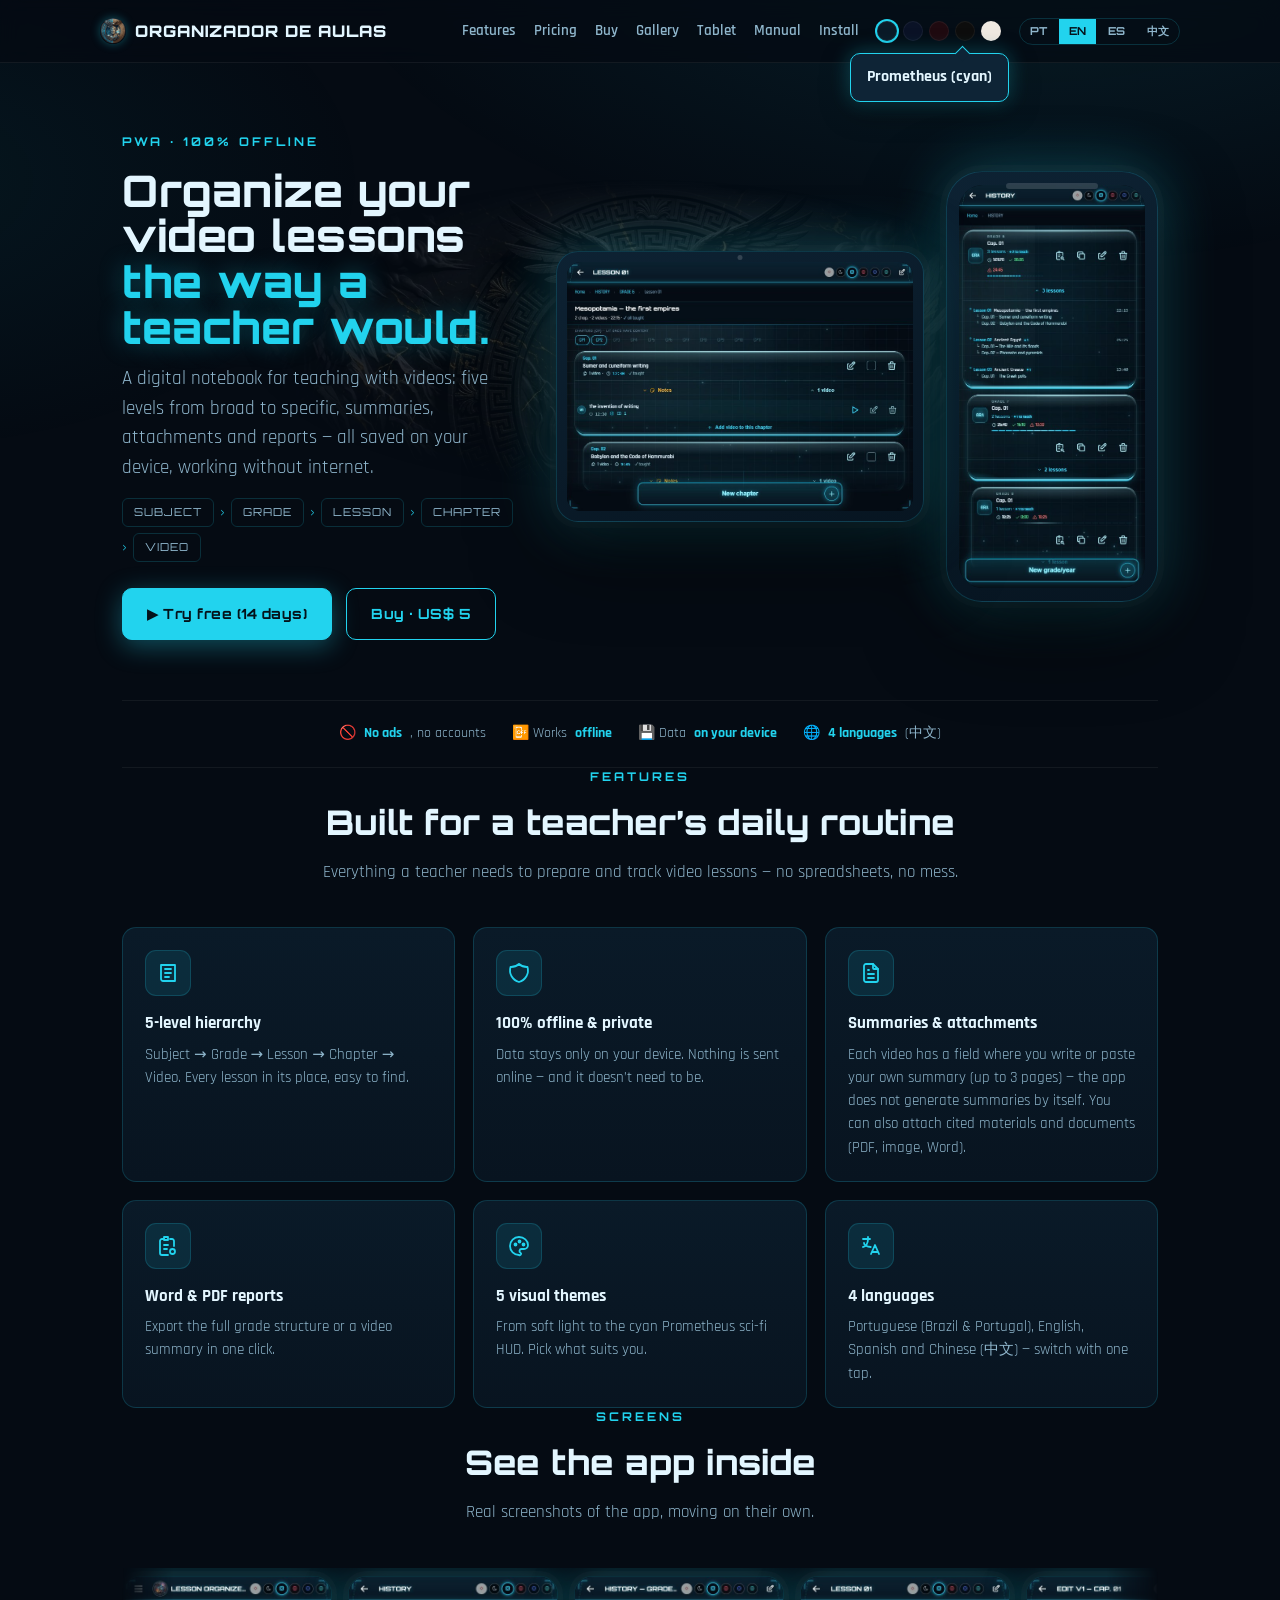
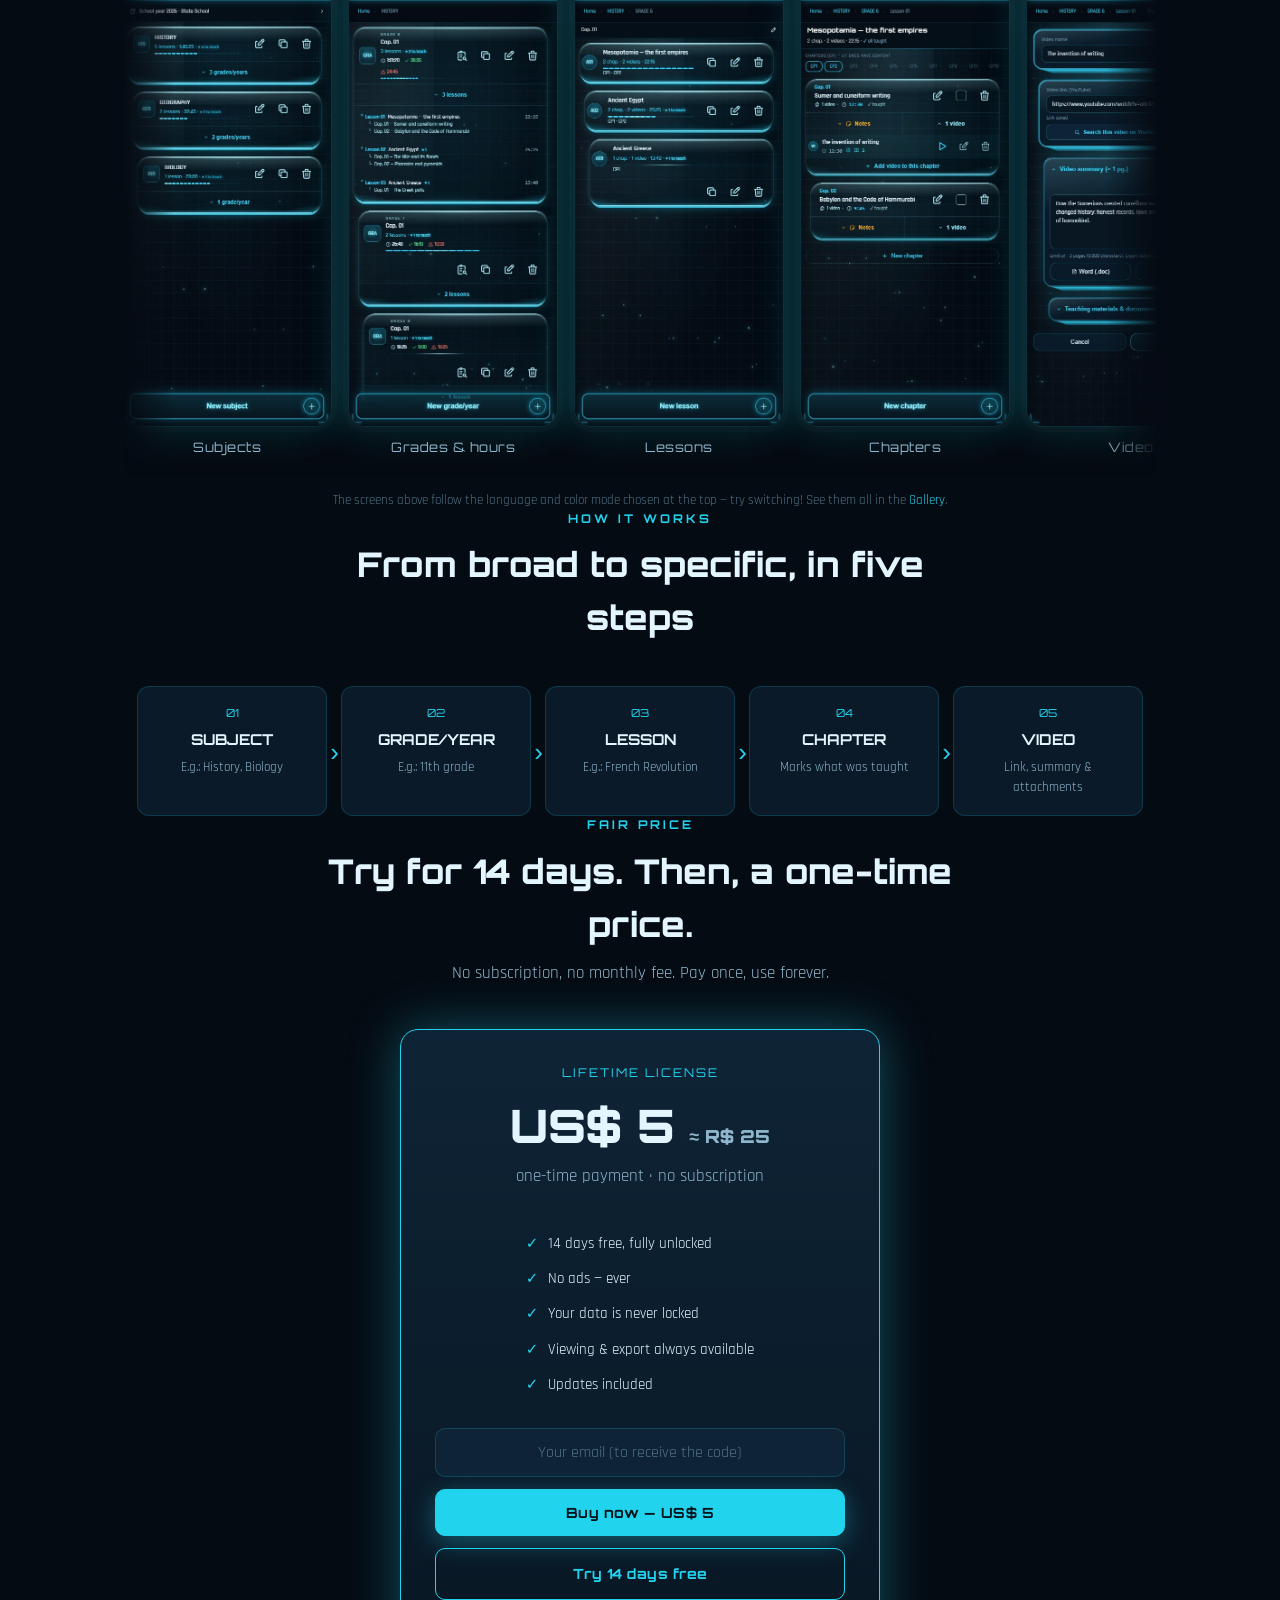
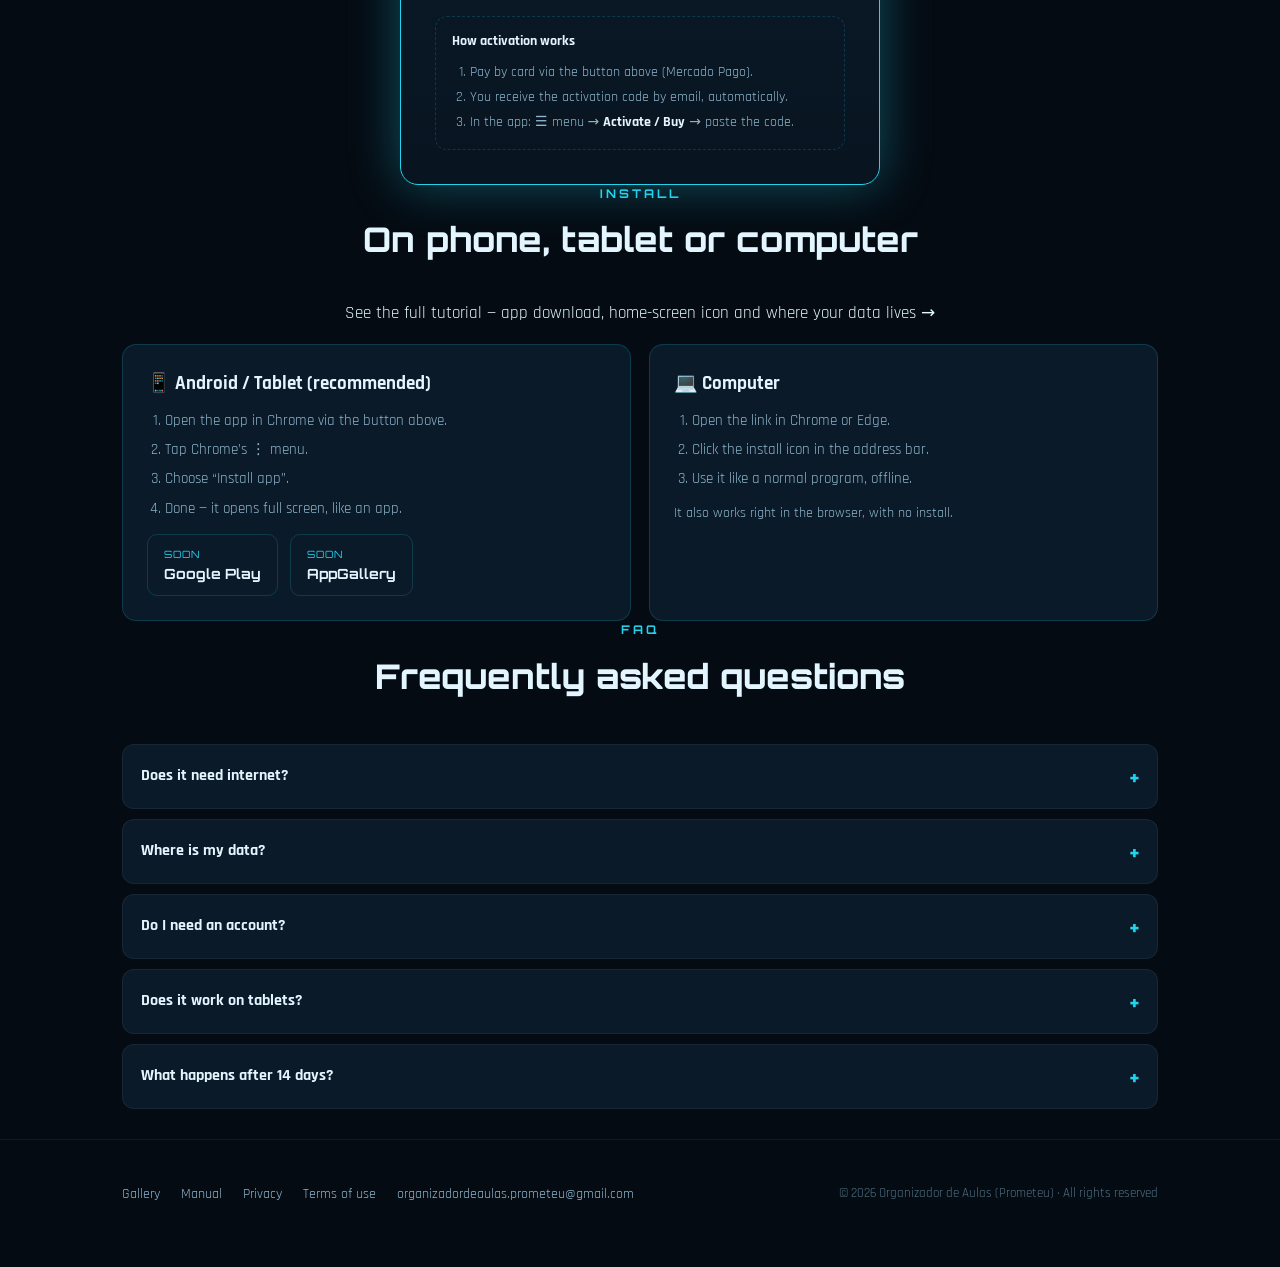
==== index.html @ 4c6f7d6c "Site do Organizador de Aulas" ====
<!DOCTYPE html>
<html lang="pt-BR">
<head>
<meta charset="UTF-8">
<meta name="viewport" content="width=device-width, initial-scale=1.0">
<link rel="icon" type="image/png" href="media/icone.png">
<title>Organizador de Aulas — Prometeu | App para professores organizarem aulas em vídeo</title>
<meta name="description" content="App 100% offline para professores organizarem aulas em vídeo: Matéria → Série → Aula → Capítulo → Vídeo. Resumos, anexos, relatórios em Word/PDF, 5 temas e 4 idiomas (incl. 中文).">
<meta property="og:title" content="Organizador de Aulas — Prometeu">
<meta property="og:description" content="Organize suas aulas em vídeo, do jeito de um professor. 100% offline.">
<meta property="og:type" content="website">
<meta property="og:url" content="https://organizadordeaulas.github.io/">
<meta property="og:site_name" content="Organizador de Aulas">
<meta property="og:image" content="https://organizadordeaulas.github.io/media/og-image-neon.jpg">
<meta property="og:image:width" content="1200">
<meta property="og:image:height" content="630">
<meta property="og:image:alt" content="Organizador de Aulas — app para professores organizarem aulas em vídeo">
<meta property="og:locale" content="pt_BR">
<meta name="twitter:card" content="summary_large_image">
<meta name="twitter:title" content="Organizador de Aulas — Prometeu">
<meta name="twitter:description" content="Organize suas aulas em vídeo, do jeito de um professor. 100% offline.">
<meta name="twitter:image" content="https://organizadordeaulas.github.io/media/og-image-neon.jpg">
<link rel="preconnect" href="https://fonts.googleapis.com">
<link rel="preload" as="style" href="https://fonts.googleapis.com/css2?family=Orbitron:wght@600;700;900&family=Rajdhani:wght@400;500;600;700&display=swap" onload="this.onload=null;this.rel='stylesheet'">
<noscript><link href="https://fonts.googleapis.com/css2?family=Orbitron:wght@600;700;900&family=Rajdhani:wght@400;500;600;700&display=swap" rel="stylesheet"></noscript>
<style>
:root{ /* Prometeu (P) — tema padrão */
  --bg:#050b13; --bg2:#081420; --card:#0a1a28; --card2:#0e2436;
  --txt:#e3f6ff; --txt2:#8fb6cc; --txt3:#4f7183;
  --acc:#22d3ee; --acc2:#0ea5b7; --gl:rgba(34,211,238,.35);
  --brd:rgba(34,211,238,.18); --brd2:rgba(255,255,255,.06);
  --glow1:rgba(34,211,238,.10); --glow2:rgba(14,165,183,.08);
  --nav:rgba(5,11,19,.72); --btxt:#04121a; --htmlbg:#050b13;
  --font-h:'Orbitron',sans-serif;           /* títulos (sci-fi) */
  --font-b:'Rajdhani',system-ui,sans-serif; /* texto corrido */
  --maxw:1080px;
}
html.t-D{ --bg:#000;--bg2:#070707;--card:#0d0d0d;--card2:#141414;
  --txt:#fff;--txt2:#b8b8b8;--txt3:#6f6f6f;--acc:#f2f2f2;--acc2:#cfcfcf;
  --gl:rgba(255,255,255,.22);--brd:rgba(255,255,255,.16);--brd2:rgba(255,255,255,.06);
  --glow1:rgba(255,255,255,.05);--glow2:rgba(255,255,255,.03);
  --nav:rgba(0,0,0,.8);--btxt:#000;--htmlbg:#000;
  --font-h:'Segoe UI',system-ui,Arial,sans-serif;--font-b:'Segoe UI',system-ui,Arial,sans-serif; }
html.t-PR{ --bg:#120407;--bg2:#1a060a;--card:#1f0a10;--card2:#2a0e15;
  --txt:#ffe6ea;--txt2:#e0a3ad;--txt3:#8a5560;--acc:#ff3b5c;--acc2:#c62740;
  --gl:rgba(255,59,92,.33);--brd:rgba(255,59,92,.20);--brd2:rgba(255,255,255,.06);
  --glow1:rgba(255,59,92,.10);--glow2:rgba(198,39,64,.07);
  --nav:rgba(18,4,7,.75);--btxt:#fff;--htmlbg:#120407; }
html.t-PB{ --bg:#04060f;--bg2:#070c1a;--card:#0a1226;--card2:#0e1832;
  --txt:#e6edff;--txt2:#9db0d8;--txt3:#556685;--acc:#3b82f6;--acc2:#2563eb;
  --gl:rgba(59,130,246,.33);--brd:rgba(59,130,246,.20);--brd2:rgba(255,255,255,.06);
  --glow1:rgba(59,130,246,.10);--glow2:rgba(37,99,235,.07);
  --nav:rgba(4,6,15,.75);--btxt:#fff;--htmlbg:#04060f; }
html.t-L{ --bg:#F0EDE8;--bg2:#e7e2da;--card:#ffffff;--card2:#faf7f2;
  --txt:#2a2320;--txt2:#6b5f57;--txt3:#9a8d83;--acc:#c0563c;--acc2:#a5432b;
  --gl:rgba(192,86,60,.22);--brd:rgba(192,86,60,.22);--brd2:rgba(0,0,0,.08);
  --glow1:rgba(192,86,60,.08);--glow2:rgba(165,67,43,.05);
  --nav:rgba(255,255,255,.82);--btxt:#fff;--htmlbg:#F0EDE8;
  --font-h:'Segoe UI',system-ui,Arial,sans-serif;--font-b:'Segoe UI',system-ui,Arial,sans-serif; }

*{box-sizing:border-box;margin:0;padding:0}
html{scroll-behavior:smooth;background:var(--htmlbg);-webkit-text-size-adjust:100%;text-size-adjust:100%;overflow-x:clip}
body{font-family:var(--font-b);background:var(--bg);color:var(--txt);line-height:1.55;overflow-x:clip;font-size:17px}
body::before{content:"";position:fixed;inset:0;pointer-events:none;z-index:0;
  background:radial-gradient(1200px 600px at 80% -10%,var(--glow1),transparent 60%),
             radial-gradient(900px 500px at -10% 20%,var(--glow2),transparent 55%);}
/* Arte em mármore do Prometeu como marca d'água do fundo:
   negra com dourado nos temas escuros, branca no claro */
:root{--arte:url("media/artes/arte-02-fundo.webp");--arteop:.22}
html.t-L{--arte:url("media/artes/arte-01-fundo.webp");--arteop:.28}
body::after{content:"";position:fixed;inset:0;pointer-events:none;z-index:0;
  background:var(--arte) center 30%/min(92vmin,940px) no-repeat;opacity:var(--arteop)}
.wrap{max-width:var(--maxw);margin:0 auto;padding:0 22px;position:relative;z-index:1}
h1,h2,h3,.brand,.eyebrow,.badge{font-family:var(--font-h)}
a{color:inherit;text-decoration:none}
.eyebrow{font-size:12px;letter-spacing:3px;text-transform:uppercase;color:var(--acc);font-weight:700}

/* NAV */
nav{position:sticky;top:0;z-index:50;backdrop-filter:blur(10px);background:var(--nav);border-bottom:1px solid var(--brd2)}
.nav-in{display:flex;align-items:center;gap:10px 14px;min-height:62px;flex-wrap:wrap;padding:8px 0}
.brand{font-weight:900;font-size:16px;letter-spacing:1px;display:flex;align-items:center;gap:9px;color:var(--txt)}
.brand .dot{width:26px;height:26px;border-radius:50%;box-shadow:0 0 10px var(--gl);display:block}
.nav-links{margin-left:auto;display:flex;gap:8px 18px;align-items:center;flex-wrap:wrap}
.nav-links a{color:var(--txt2);font-size:15px;font-weight:600;transition:color .2s}
.nav-links a:hover,.nav-links a.here{color:var(--acc)}
.themes{display:flex;gap:6px;align-items:center}
.sw{width:20px;height:20px;border-radius:50%;border:1px solid var(--brd2);cursor:pointer;padding:0}
.sw.on{box-shadow:0 0 0 2px var(--acc)}
.lang{display:flex;gap:2px;border:1px solid var(--brd);border-radius:20px;overflow:hidden}
.lang button{background:none;border:none;color:var(--txt2);padding:5px 10px;font-family:var(--font-h);font-size:11px;font-weight:700;cursor:pointer}
.lang button.on{background:var(--acc);color:var(--btxt)}
@media(max-width:720px){ .nav-links{gap:6px 12px;width:100%} .nav-links a{font-size:13px} .brand{font-size:14px} }

/* Animação de abertura: apresenta os 5 modos de cor (1ª visita) */
.themes{position:relative}
.theme-tip{position:absolute;top:calc(100% + 12px);right:-8px;background:var(--card2);border:1px solid var(--acc);border-radius:10px;padding:11px 16px;font-size:16px;font-weight:700;color:var(--txt);white-space:nowrap;box-shadow:0 8px 30px rgba(0,0,0,.4),0 0 20px var(--gl);opacity:0;pointer-events:none;transition:opacity .25s;z-index:60}
.theme-tip::before{content:"";position:absolute;top:-6px;right:40px;width:10px;height:10px;background:var(--card2);border-left:1px solid var(--acc);border-top:1px solid var(--acc);transform:rotate(45deg)}
.theme-tip.show{opacity:1}
@media(max-width:720px){
  .theme-tip{position:fixed;left:50%;right:auto;top:auto;margin-top:14px;transform:translateX(-50%);white-space:normal;text-align:center;max-width:calc(100vw - 28px);width:max-content}
  .theme-tip::before{display:none}
}
@media (prefers-reduced-motion:no-preference){
  .themes.intro .sw{animation:swpulse 1.1s ease-in-out infinite}
  .themes.intro .sw:nth-child(2){animation-delay:.12s}
  .themes.intro .sw:nth-child(3){animation-delay:.24s}
  .themes.intro .sw:nth-child(4){animation-delay:.36s}
  .themes.intro .sw:nth-child(5){animation-delay:.48s}
  @keyframes swpulse{0%,100%{transform:scale(1)}50%{transform:scale(1.4)}}
}

/* HERO */
/* atenção: .hero também é .wrap — o padding daqui vence o do .wrap,
   então a lateral (22px) tem de ser declarada de novo */
.hero{padding:70px 22px 40px;display:grid;grid-template-columns:1fr 1.5fr;gap:32px;align-items:center}
.hero h1{font-size:clamp(26px,3.4vw,44px);line-height:1.05;font-weight:800;margin:16px 0 14px;letter-spacing:.5px}
.hero h1 .cy{color:var(--acc);text-shadow:0 0 24px var(--gl)}
.hero p.lead{font-size:19px;color:var(--txt2);max-width:520px;margin-bottom:12px}
.flow{display:flex;flex-wrap:wrap;gap:6px;margin:16px 0 26px}
.flow span{font-family:var(--font-h);font-size:11px;letter-spacing:1px;padding:5px 11px;border:1px solid var(--brd);border-radius:6px;color:var(--txt2)}
.flow i{color:var(--acc);align-self:center;font-style:normal}
.cta{display:flex;gap:14px;flex-wrap:wrap}
.btn{display:inline-flex;align-items:center;gap:9px;padding:14px 24px;border-radius:10px;font-family:var(--font-h);font-weight:700;font-size:14px;letter-spacing:.5px;cursor:pointer;border:1px solid var(--acc);transition:transform .15s,box-shadow .2s}
.btn.pri{background:var(--acc);color:var(--btxt);box-shadow:0 6px 26px var(--gl)}
.btn.pri:hover{transform:translateY(-2px);box-shadow:0 10px 32px var(--gl)}
.btn.sec{background:transparent;color:var(--acc)}
.btn.sec:hover{background:var(--glow1)}

/* PHONE + TABLET (demonstração em movimento no topo; o TABLET é o destaque:
   maior — os dois LADO A LADO, sem sobreposição, pedido de 07/08) */
.devices{display:flex;align-items:center;justify-content:center;gap:22px;width:100%;min-width:0}
.tab{flex:0 1 500px;min-width:300px;border-radius:22px;background:linear-gradient(160deg,#0d2233,#071521);border:1px solid var(--brd);box-shadow:0 30px 80px rgba(0,0,0,.6),0 0 0 6px rgba(127,127,127,.05),0 0 60px var(--gl);padding:10px;position:relative;z-index:2}
.tab::before{content:"";position:absolute;top:3px;left:50%;transform:translateX(-50%);width:5px;height:5px;border-radius:50%;background:rgba(255,255,255,.16)}
.tab-show{position:relative;width:100%;aspect-ratio:880/631;border-radius:14px;overflow:hidden;background:#050b13}
.tab-show .ps-img{position:absolute;inset:0;width:100%;height:100%;object-fit:cover;opacity:0;transition:opacity .7s ease}
.tab-show .ps-img.on{opacity:1}
@media (prefers-reduced-motion:reduce){.tab-show .ps-img{transition:none}}
.phone{justify-self:center;flex:0 0 auto;z-index:1;width:212px;border-radius:36px;background:linear-gradient(160deg,#0d2233,#071521);border:1px solid var(--brd);box-shadow:0 30px 80px rgba(0,0,0,.6),0 0 0 6px rgba(127,127,127,.05),0 0 60px var(--gl);padding:13px 12px;position:relative;overflow:hidden}
.phone::before{content:"";position:absolute;top:11px;left:50%;transform:translateX(-50%);width:92px;height:6px;border-radius:6px;background:rgba(255,255,255,.14);z-index:2}
.phone-vid{width:100%;display:block;border-radius:24px;background:#050b13;aspect-ratio:400/866;object-fit:cover}
.phone-show{position:relative;width:100%;aspect-ratio:400/866;border-radius:24px;overflow:hidden;background:#050b13}
.phone-show .ps-img{position:absolute;inset:0;width:100%;height:100%;object-fit:cover;opacity:0;transition:opacity .7s ease}
.phone-show .ps-img.on{opacity:1}
@media (prefers-reduced-motion:reduce){.phone-show .ps-img{transition:none}}

/* PHONE MOCKUP (cores fixas: representa a tela do app; só o destaque segue o tema) */
.mock{justify-self:center;width:270px;height:552px;border-radius:34px;background:linear-gradient(160deg,#0d2233,#071521);border:1px solid var(--brd);box-shadow:0 30px 80px rgba(0,0,0,.6),0 0 0 6px rgba(34,211,238,.05),0 0 60px var(--gl);padding:14px 12px;position:relative;overflow:hidden}
.mock::before{content:"";position:absolute;top:12px;left:50%;transform:translateX(-50%);width:96px;height:6px;border-radius:6px;background:rgba(255,255,255,.12)}
.m-top{margin-top:18px;display:flex;align-items:center;gap:8px;padding:6px 4px 12px;border-bottom:1px solid rgba(255,255,255,.08)}
.m-top .mb{width:22px;height:3px;background:#8fb6cc;border-radius:3px;box-shadow:0 6px 0 #8fb6cc,0 12px 0 #8fb6cc}
.m-title{font-family:'Orbitron',sans-serif;font-size:12px;font-weight:700;letter-spacing:.5px;color:#e3f6ff}
.m-chip{margin-left:auto;font-family:'Orbitron',sans-serif;font-size:8px;padding:3px 8px;border:1px solid var(--acc);border-radius:12px;color:var(--acc)}
.m-card{margin-top:10px;background:#0a1a28;border:1px solid rgba(34,211,238,.14);border-left:3px solid var(--acc);border-radius:10px;padding:10px 11px}
.m-card .t{font-weight:700;font-size:13px;color:#e3f6ff}
.m-card .s{font-size:11px;color:#8fb6cc}
.m-card .bar{margin-top:7px;display:flex;gap:3px}
.m-card .bar i{height:5px;flex:1;border-radius:2px;background:rgba(255,255,255,.08)}
.m-card .bar i.on{background:var(--acc);box-shadow:0 0 6px var(--gl)}
.m-pend{color:var(--acc);font-weight:700}
.m-fab{position:absolute;left:12px;right:12px;bottom:16px;background:var(--acc);color:var(--btxt);text-align:center;font-family:'Orbitron',sans-serif;font-weight:700;font-size:12px;padding:12px;border-radius:12px;box-shadow:0 8px 24px var(--gl)}

/* TRUST */
.trust{display:flex;flex-wrap:wrap;gap:10px 26px;justify-content:center;padding:22px;border-top:1px solid var(--brd2);border-bottom:1px solid var(--brd2);margin-top:20px}
.trust div{font-size:14px;color:var(--txt2);display:flex;align-items:center;gap:8px}
.trust b{color:var(--acc)}

/* SECTIONS */
section{padding:66px 0}
.sec-h{text-align:center;max-width:660px;margin:0 auto 42px}
.sec-h h2{font-size:clamp(24px,3.6vw,34px);font-weight:800;margin:10px 0}
.sec-h p{color:var(--txt2);font-size:17px}

.grid{display:grid;grid-template-columns:repeat(3,1fr);gap:18px}
.feat{background:linear-gradient(180deg,var(--card),var(--bg2));border:1px solid var(--brd);border-radius:14px;padding:22px;transition:transform .18s,border-color .2s}
.feat:hover{transform:translateY(-4px);border-color:var(--acc)}
.feat .ic{width:46px;height:46px;border-radius:11px;background:var(--glow1);border:1px solid var(--brd);display:flex;align-items:center;justify-content:center;margin-bottom:14px}
.feat .ic svg{width:24px;height:24px;stroke:var(--acc);fill:none;stroke-width:1.8;stroke-linecap:round;stroke-linejoin:round}
.feat h3{font-size:17px;font-family:var(--font-b);font-weight:700;margin-bottom:6px}
.feat p{color:var(--txt2);font-size:15px}

/* SCREENSHOTS */
.shots-marquee{overflow:hidden;position:relative;
  -webkit-mask-image:linear-gradient(90deg,transparent,#000 5%,#000 95%,transparent);
          mask-image:linear-gradient(90deg,transparent,#000 5%,#000 95%,transparent)}
.shots-track{display:flex;width:max-content;padding:8px 0 18px}
@media (prefers-reduced-motion:no-preference){
  .shots-track{animation:marq 66s linear infinite}
  .shots-marquee:hover .shots-track{animation-play-state:paused}
}
@keyframes marq{from{transform:translateX(0)}to{transform:translateX(-50%)}}
.shot{flex:0 0 auto;width:210px;margin-right:16px}
.shot img{width:100%;border-radius:18px;border:1px solid var(--brd);box-shadow:0 18px 50px rgba(0,0,0,.45),0 0 0 5px rgba(127,127,127,.05),0 0 40px var(--gl);display:block;background:#050b13}
.shot .cap{text-align:center;color:var(--txt2);font-size:13px;margin-top:10px;font-family:var(--font-h);letter-spacing:.5px}
.shots-note{text-align:center;color:var(--txt3);font-size:13px;margin-top:14px}

/* FLOW DIAGRAM */
.steps{display:flex;flex-wrap:wrap;justify-content:center;gap:14px;align-items:stretch}
.step{flex:1;min-width:150px;max-width:190px;background:var(--card);border:1px solid var(--brd);border-radius:12px;padding:18px 14px;text-align:center;position:relative}
.step .n{font-family:var(--font-h);font-size:11px;color:var(--acc)}
.step .l{font-family:var(--font-h);font-weight:700;font-size:15px;margin-top:6px}
.step .d{font-size:13px;color:var(--txt2);margin-top:6px}
.step::after{content:"›";position:absolute;right:-13px;top:50%;transform:translateY(-50%);color:var(--acc);font-size:26px;font-family:var(--font-h)}
.step:last-child::after{display:none}
@media(max-width:860px){.step::after{display:none}}

/* PRICING / PAYMENT */
.price{max-width:480px;margin:0 auto;background:linear-gradient(180deg,var(--card2),var(--bg2));border:1px solid var(--acc);border-radius:18px;padding:34px;text-align:center;box-shadow:0 0 50px var(--gl)}
.price .tag{font-family:var(--font-h);font-size:12px;letter-spacing:2px;color:var(--acc)}
.price .val{font-family:var(--font-h);font-size:46px;font-weight:900;margin:8px 0 2px}
.price .val small{font-size:18px;color:var(--txt2)}
.price .sub{color:var(--txt2);margin-bottom:18px}
.price ul{list-style:none;text-align:left;margin:18px 0;display:inline-block}
.price li{padding:6px 0;color:var(--txt);font-size:15px;display:flex;gap:10px;align-items:center}
.price li::before{content:"✓";color:var(--acc);font-weight:900}
.pay-btns{display:flex;flex-direction:column;gap:12px;margin-top:8px}
.pay-btns .btn{justify-content:center;width:100%}
#buyEmail{padding:13px 15px;border-radius:10px;border:1px solid var(--brd);background:var(--card2);color:var(--txt);font-size:16px;font-family:var(--font-b);text-align:center}
#buyEmail::placeholder{color:var(--txt3)}
#buyEmail:focus{outline:none;border-color:var(--acc);box-shadow:0 0 0 3px var(--glow1)}
.pay-err{color:#ff6b6b;font-size:13px;text-align:center;margin-top:-4px}
.pay-note{margin-top:16px;padding:14px 16px;border:1px dashed var(--brd);border-radius:12px;color:var(--txt2);font-size:14px;text-align:left;line-height:1.5}
.pay-note b{color:var(--txt)}
.pay-steps{margin:8px 0 0 0;padding-left:18px}
.pay-steps li{display:list-item;color:var(--txt2);font-size:14px;padding:2px 0}
.pay-steps li::before{content:none}

/* INSTALL */
.install{display:grid;grid-template-columns:1fr 1fr;gap:18px}
.icard{background:var(--card);border:1px solid var(--brd);border-radius:14px;padding:24px}
.icard h3{font-family:var(--font-b);font-size:19px;margin-bottom:10px}
.icard ol{margin-left:18px;color:var(--txt2);font-size:15px}
.icard ol li{margin-bottom:6px}
.stores{display:flex;gap:12px;flex-wrap:wrap;margin-top:14px}
.store{border:1px solid var(--brd);border-radius:10px;padding:10px 16px;font-family:var(--font-h);font-size:12px;color:var(--txt2)}
.store b{color:var(--txt);font-size:14px;display:block}
.soon{color:var(--acc);font-size:10px;letter-spacing:1px}

/* FAQ */
.faq details{background:var(--card);border:1px solid var(--brd2);border-radius:12px;margin-bottom:10px;overflow:hidden}
.faq summary{padding:16px 18px;cursor:pointer;font-weight:700;font-size:16px;list-style:none;display:flex;justify-content:space-between;align-items:center}
.faq summary::-webkit-details-marker{display:none}
.faq summary::after{content:"+";color:var(--acc);font-family:var(--font-h);font-size:20px}
.faq details[open] summary::after{content:"−"}
.faq p{padding:0 18px 16px;color:var(--txt2);font-size:15px}

/* FOOTER */
footer{border-top:1px solid var(--brd2);padding:40px 0 60px;margin-top:30px}
.foot{display:flex;flex-wrap:wrap;gap:18px;justify-content:space-between;align-items:center}
.foot a{color:var(--txt2);font-size:14px;margin-right:16px}
.foot a:hover{color:var(--acc)}
.foot .cr{color:var(--txt3);font-size:13px}
.mailtag{color:var(--acc)}

@media(max-width:860px){
  .hero{grid-template-columns:1fr;text-align:center;padding-top:44px}
  .hero .lead,.flow{margin-left:auto;margin-right:auto}
  .flow,.cta{justify-content:center}
  .grid{grid-template-columns:1fr}
  .install{grid-template-columns:1fr}
  .devices{order:-1}
}
@media(max-width:600px){
  /* tela estreita: não cabe lado a lado — o tablet (destaque) fica em cima,
     o celular embaixo */
  .devices{flex-direction:column;gap:20px}
  .tab{flex:none;width:100%;max-width:360px}
}
@media(max-width:480px){
  body{font-size:16px}
  section{padding:44px 0}
  .hero{padding:32px 16px 24px;gap:28px}
  .sec-h{margin-bottom:28px}
  .phone{width:190px}
  .price{padding:26px 20px}
}
</style>
</head>
<body>

<nav>
  <div class="wrap nav-in">
    <div class="brand"><img class="dot" src="media/icone.png" alt=""> ORGANIZADOR DE AULAS</div>
    <div class="nav-links">
      <a href="#recursos" data-i="nav1">Recursos</a>
      <a href="#preco" data-i="nav3">Preço</a>
      <a href="comprar.html" data-i="nav9">Comprar</a>
      <a href="galeria.html" data-i="nav6">Galeria</a>
      <a href="tablet.html" data-i="nav8">Tablet</a>
      <a href="manual.html" data-i="nav5">Manual</a>
      <a href="#instalar" data-i="nav4">Instalar</a>
      <div class="themes" id="themes" title="Tema">
        <button class="sw" data-t="P"  style="background:#0a1a28" aria-label="Prometeu"></button>
        <button class="sw" data-t="PB" style="background:#0a1226" aria-label="Azul"></button>
        <button class="sw" data-t="PR" style="background:#1f0a10" aria-label="Vermelho"></button>
        <button class="sw" data-t="D"  style="background:#0d0d0d" aria-label="Escuro"></button>
        <button class="sw" data-t="L"  style="background:#efe9e1" aria-label="Claro"></button>
        <div class="theme-tip" id="themeTip"><span id="tipTxt"></span></div>
      </div>
      <div class="lang" id="lang">
        <button data-l="pt" class="on">PT</button><button data-l="en">EN</button><button data-l="es">ES</button><button data-l="zh">中文</button>
      </div>
    </div>
  </div>
</nav>

<header class="hero wrap">
  <div>
    <div class="eyebrow" data-i="eyebrow">PWA · 100% Offline</div>
    <h1 data-i="h1">Organize suas aulas em vídeo, <span class="cy">do jeito de um professor.</span></h1>
    <p class="lead" data-i="lead">Um caderno digital para quem ensina com vídeos: cinco níveis do geral ao específico, resumos, anexos e relatórios — tudo salvo no seu aparelho, funcionando sem internet.</p>
    <div class="flow">
      <span data-i="f1">MATÉRIA</span><i>›</i><span data-i="f2">SÉRIE</span><i>›</i><span data-i="f3">AULA</span><i>›</i><span data-i="f4">CAPÍTULO</span><i>›</i><span data-i="f5">VÍDEO</span>
    </div>
    <div class="cta">
      <a class="btn pri" href="comprar.html" data-i="cta1">▶ Testar grátis (14 dias)</a>
      <a class="btn sec" href="#preco" data-i="cta2">Comprar · US$ 5</a>
    </div>
  </div>
  <div class="devices" aria-hidden="true">
    <div class="tab">
      <div id="heroTab" class="tab-show">
        <img class="ps-img on" alt="">
        <img class="ps-img" alt="">
      </div>
    </div>
    <div class="phone">
      <div id="heroShow" class="phone-show">
        <img class="ps-img on" alt="">
        <img class="ps-img" alt="">
      </div>
    </div>
  </div>
</header>

<div class="wrap">
  <div class="trust">
    <div data-i="t1">🔒 <b>Sem contas</b>, sem anúncios</div>
    <div data-i="t2">📴 Funciona <b>offline</b></div>
    <div data-i="t3">💾 Dados <b>no seu aparelho</b></div>
    <div data-i="t4">🌐 <b>4 idiomas</b> (中文)</div>
  </div>
</div>

<section id="recursos" class="wrap">
  <div class="sec-h">
    <div class="eyebrow" data-i="s1e">Recursos</div>
    <h2 data-i="s1h">Feito para o dia a dia de quem dá aula</h2>
    <p data-i="s1p">Tudo que um professor precisa para preparar e acompanhar suas aulas em vídeo — sem planilha, sem confusão.</p>
  </div>
  <div class="grid">
    <div class="feat"><div class="ic"><svg viewBox="0 0 24 24"><path d="M5 4h14v16H7a2 2 0 0 1-2-2z"/><path d="M9 8h6M9 12h6M9 16h4"/></svg></div><h3 data-i="feat1t">Hierarquia de 5 níveis</h3><p data-i="feat1p">Matéria → Série/Ano → Aula → Capítulo → Vídeo. Cada aula no seu lugar, fácil de achar.</p></div>
    <div class="feat"><div class="ic"><svg viewBox="0 0 24 24"><path d="M12 3a12 12 0 0 0 8.5 3 12 12 0 0 1-8.5 15 12 12 0 0 1-8.5-15A12 12 0 0 0 12 3"/></svg></div><h3 data-i="feat2t">100% offline e privado</h3><p data-i="feat2p">Os dados ficam só no seu aparelho. Nada é enviado para a internet — nem precisa dela.</p></div>
    <div class="feat"><div class="ic"><svg viewBox="0 0 24 24"><path d="M14 3v4a1 1 0 0 0 1 1h4"/><path d="M17 21H7a2 2 0 0 1-2-2V5a2 2 0 0 1 2-2h7l5 5v11a2 2 0 0 1-2 2"/><path d="M9 9h1M9 13h6M9 17h6"/></svg></div><h3 data-i="feat3t">Resumos e anexos</h3><p data-i="feat3p">Cada vídeo tem um campo para você escrever ou colar o seu resumo (até 3 páginas) — o app não gera resumos sozinho. Anexe também materiais citados e documentos (PDF, imagem, Word).</p></div>
    <div class="feat"><div class="ic"><svg viewBox="0 0 24 24"><path d="M8 5H6a2 2 0 0 0-2 2v12a2 2 0 0 0 2 2h6"/><path d="M18 12V7a2 2 0 0 0-2-2h-2"/><path d="M8 3h4v3H8z"/><path d="M8 11h4M8 15h3"/><circle cx="16.5" cy="17.5" r="2.5"/></svg></div><h3 data-i="feat4t">Relatórios Word e PDF</h3><p data-i="feat4p">Exporte a estrutura completa da série ou o resumo de um vídeo em um clique.</p></div>
    <div class="feat"><div class="ic"><svg viewBox="0 0 24 24"><path d="M12 21a9 9 0 1 1 0-18c4.97 0 9 3.58 9 8 0 2.2-1.8 4-4 4h-2.5a2 2 0 0 0-1 3.75A1.3 1.3 0 0 1 12 21"/><circle cx="8.5" cy="10.5" r="1"/><circle cx="12.5" cy="7.5" r="1"/><circle cx="16.5" cy="10.5" r="1"/></svg></div><h3 data-i="feat5t">5 temas visuais</h3><p data-i="feat5p">Do claro suave ao HUD sci-fi ciano do Prometeu. Escolha o que combina com você.</p></div>
    <div class="feat"><div class="ic"><svg viewBox="0 0 24 24"><path d="M4 5h7M9 3v2c0 4.4-2.2 8-5 8"/><path d="M5 9c0 2.1 3 3.9 6.7 4"/><path d="M12 20l4-9 4 9M19.1 18h-6.2"/></svg></div><h3 data-i="feat6t">4 idiomas</h3><p data-i="feat6p">Português (Brasil e Portugal), inglês, espanhol e chinês (中文) — troca com um toque.</p></div>
  </div>
</section>

<section id="telas" class="wrap">
  <div class="sec-h">
    <div class="eyebrow" data-i="s6e">Telas</div>
    <h2 data-i="s6h">Veja o app por dentro</h2>
    <p data-i="s6p">Capturas reais do aplicativo, passando sozinhas.</p>
  </div>
  <div class="shots-marquee"><div class="shots-track" id="shotsTrack"></div></div>
  <p class="shots-note" data-i="sh-note">As telas seguem o idioma e o modo de cor escolhidos no topo.</p>
</section>

<section id="como" class="wrap">
  <div class="sec-h">
    <div class="eyebrow" data-i="s2e">Como funciona</div>
    <h2 data-i="s2h">Do geral ao específico, em cinco passos</h2>
  </div>
  <div class="steps">
    <div class="step"><div class="n">01</div><div class="l" data-i="st1l">MATÉRIA</div><div class="d" data-i="st1d">Ex.: História, Biologia</div></div>
    <div class="step"><div class="n">02</div><div class="l" data-i="st2l">SÉRIE/ANO</div><div class="d" data-i="st2d">Ex.: 2º ano do E.M.</div></div>
    <div class="step"><div class="n">03</div><div class="l" data-i="st3l">AULA</div><div class="d" data-i="st3d">Ex.: Revolução Francesa</div></div>
    <div class="step"><div class="n">04</div><div class="l" data-i="st4l">CAPÍTULO</div><div class="d" data-i="st4d">Marca o que já foi dado</div></div>
    <div class="step"><div class="n">05</div><div class="l" data-i="st5l">VÍDEO</div><div class="d" data-i="st5d">Link, resumo e anexos</div></div>
  </div>
</section>

<section id="preco" class="wrap">
  <div class="sec-h">
    <div class="eyebrow" data-i="s3e">Preço justo</div>
    <h2 data-i="s3h">Teste por 14 dias. Depois, um valor único.</h2>
    <p data-i="s3p">Sem assinatura, sem cobrança mensal. Pague uma vez e use para sempre.</p>
  </div>
  <div class="price">
    <div class="tag" data-i="pr-tag">LICENÇA VITALÍCIA</div>
    <div class="val">US$ 5 <small>≈ R$ 25</small></div>
    <div class="sub" data-i="pr-sub">pagamento único · sem assinatura</div>
    <ul>
      <li data-i="pr1">14 dias grátis com tudo liberado</li>
      <li data-i="pr5">Sem anúncios — nunca</li>
      <li data-i="pr2">Seus dados nunca ficam bloqueados</li>
      <li data-i="pr3">Ver e exportar sempre disponível</li>
      <li data-i="pr4">Atualizações incluídas</li>
    </ul>
    <div class="pay-btns">
      <input id="buyEmail" type="email" inputmode="email" autocomplete="email" data-i="pr-email-ph" placeholder="Seu e-mail (para receber o código)">
      <button class="btn pri" id="buyBtn" data-i="pr-buy">Comprar agora — US$ 5 (R$ 25)</button>
      <div id="buyErr" class="pay-err" data-i="pr-email-err" style="display:none">Digite um e-mail válido para receber o código.</div>
      <a class="btn sec" href="comprar.html" data-i="pr-cta">Testar 14 dias grátis</a>
    </div>
    <div class="pay-note">
      <b data-i="pay-h">Como funciona a ativação</b>
      <ol class="pay-steps">
        <li data-i="pay-s1">Pague com Pix ou cartão pelo botão acima (Mercado Pago).</li>
        <li data-i="pay-s2">Você recebe o código de ativação por e-mail, automaticamente.</li>
        <li data-i="pay-s3">No app: menu ☰ → <b>Ativar / Comprar</b> → cole o código.</li>
      </ol>
    </div>
  </div>
</section>

<section id="instalar" class="wrap">
  <div class="sec-h">
    <div class="eyebrow" data-i="s4e">Instalar</div>
    <h2 data-i="s4h">No celular, tablet ou computador</h2>
  </div>
  <p style="text-align:center;margin:-8px 0 18px"><a href="comprar.html" data-i="s4link">Ver o tutorial completo — download do app, ícone na tela e onde ficam os seus dados →</a></p>
  <div class="install">
    <div class="icard">
      <h3 data-i="i1h">📱 Android / Tablet (recomendado)</h3>
      <ol>
        <li data-i="i1s1">Abra o app no Chrome pelo botão acima.</li>
        <li data-i="i1s2">Toque no menu ⋮ do Chrome.</li>
        <li data-i="i1s3">Escolha “Instalar aplicativo”.</li>
        <li data-i="i1s4">Pronto — abre em tela cheia, como um app.</li>
      </ol>
      <div class="stores">
        <div class="store"><span class="soon" data-i="soon">EM BREVE</span><b>Google Play</b></div>
        <div class="store"><span class="soon" data-i="soon2">EM BREVE</span><b>AppGallery</b></div>
      </div>
    </div>
    <div class="icard">
      <h3 data-i="i2h">💻 Computador</h3>
      <ol>
        <li data-i="i2s1">Abra o link no Chrome ou Edge.</li>
        <li data-i="i2s2">Clique no ícone de instalar na barra de endereço.</li>
        <li data-i="i2s3">Use como um programa normal, offline.</li>
      </ol>
      <p style="color:var(--txt2);font-size:14px;margin-top:12px" data-i="i2note">Também funciona direto no navegador, sem instalar nada.</p>
    </div>
  </div>
</section>

<section class="wrap faq">
  <div class="sec-h">
    <div class="eyebrow" data-i="s5e">Dúvidas</div>
    <h2 data-i="s5h">Perguntas frequentes</h2>
  </div>
  <details><summary data-i="q1">Precisa de internet?</summary><p data-i="a1">Não. O app funciona 100% offline. A internet só é usada, opcionalmente, para buscar o título de um vídeo do YouTube quando você cola o link.</p></details>
  <details><summary data-i="q2">Onde ficam meus dados?</summary><p data-i="a2">Somente no seu aparelho, no armazenamento do navegador. Nada é enviado para servidores. Você pode exportar um backup em arquivo quando quiser.</p></details>
  <details><summary data-i="q3">Preciso criar conta?</summary><p data-i="a3">Não. Não há cadastro, login nem senha. É só abrir e usar.</p></details>
  <details><summary data-i="q4">Funciona no tablet?</summary><p data-i="a4">Sim, e muito bem — com tela dividida e janela flutuante (One UI da Samsung), ideal para assistir ao vídeo e organizar ao mesmo tempo.</p></details>
  <details><summary data-i="q5">O que acontece depois dos 14 dias?</summary><p data-i="a5">Você continua vendo e exportando tudo o que criou — nada fica bloqueado. Após ativar, volta a criar novos conteúdos livremente.</p></details>
</section>

<footer>
  <div class="wrap foot">
    <div>
      <a href="galeria.html" data-i="fgal">Galeria</a>
      <a href="manual.html" data-i="fman">Manual</a>
      <a href="app/privacidade.html" target="_blank" rel="noopener" data-i="fp">Privacidade</a>
      <a href="app/termos.html" target="_blank" rel="noopener" data-i="ft">Termos de uso</a>
      <a href="mailto:organizadordeaulas.prometeu@gmail.com" class="mailtag" id="mailLink">organizadordeaulas.prometeu@gmail.com</a>
    </div>
    <div class="cr">© 2026 Organizador de Aulas (Prometeu) · <span data-i="fcr">Todos os direitos reservados</span></div>
  </div>
</footer>

<script>
/* Idiomas: [pt, en, es, zh]. innerHTML para permitir <span>/<b> nos textos. */
const LANGS=['pt','en','es','zh'];
const LANG_HTML={pt:'pt-BR',en:'en',es:'es',zh:'zh-CN'};
const I={
  nav1:['Recursos','Features','Recursos','功能'],
  nav2:['Como funciona','How it works','Cómo funciona','使用方式'],
  nav3:['Preço','Pricing','Precio','价格'],
  nav4:['Instalar','Install','Instalar','安装'],
  nav5:['Manual','Manual','Manual','手册'],
  nav6:['Galeria','Gallery','Galería','图库'],
  nav7:['Desenvolvedor','Developer','Desarrollador','开发者'],
  nav8:['Tablet','Tablet','Tablet','平板'],
  nav9:['Comprar','Buy','Comprar','购买'],
  s4link:['Ver o tutorial completo — download do app, ícone na tela e onde ficam os seus dados →','See the full tutorial — app download, home-screen icon and where your data lives →','Ver el tutorial completo — descarga de la app, ícono en pantalla y dónde quedan tus datos →','查看完整教程——应用下载、屏幕图标以及数据保存位置 →'],
  pr5:['Sem anúncios — nunca','No ads — ever','Sin anuncios — nunca','无广告——永远'],
  eyebrow:['PWA · 100% Offline','PWA · 100% Offline','PWA · 100% Offline','PWA · 100% 离线'],
  h1:['Organize suas aulas em vídeo, <span class="cy">do jeito de um professor.</span>','Organize your video lessons <span class="cy">the way a teacher would.</span>','Organiza tus clases en vídeo <span class="cy">como lo haría un profesor.</span>','<span class="cy">像老师一样</span>管理你的视频课程。'],
  lead:['Um caderno digital para quem ensina com vídeos: cinco níveis do geral ao específico, resumos, anexos e relatórios — tudo salvo no seu aparelho, funcionando sem internet.','A digital notebook for teaching with videos: five levels from broad to specific, summaries, attachments and reports — all saved on your device, working without internet.','Un cuaderno digital para enseñar con vídeos: cinco niveles de lo general a lo específico, resúmenes, adjuntos e informes — todo guardado en tu dispositivo, sin internet.','为视频教学打造的数字笔记本：从概括到具体的五级结构、摘要、附件和报告 —— 全部保存在你的设备上，无需联网。'],
  f1:['MATÉRIA','SUBJECT','MATERIA','科目'], f2:['SÉRIE','GRADE','CURSO','年级'], f3:['AULA','LESSON','CLASE','课程'], f4:['CAPÍTULO','CHAPTER','CAPÍTULO','章节'], f5:['VÍDEO','VIDEO','VÍDEO','视频'],
  cta1:['▶ Testar grátis (14 dias)','▶ Try free (14 days)','▶ Probar gratis (14 días)','▶ 免费试用（14 天）'],
  cta2:['Comprar · US$ 5','Buy · US$ 5','Comprar · US$ 5','购买 · US$ 5'],
  mfab:['+ NOVA MATÉRIA','+ NEW SUBJECT','+ NUEVA MATERIA','+ 新建科目'],
  mt:['AULAS','LESSONS','CLASES','课程'],
  mc1t:['HISTÓRIA','HISTORY','HISTORIA','历史'],
  mc1s:['3 séries · 54 aulas · <span class="m-pend">● 12 a ministrar</span>','3 grades · 54 lessons · <span class="m-pend">● 12 to teach</span>','3 cursos · 54 clases · <span class="m-pend">● 12 por dar</span>','3 个年级 · 54 节课 · <span class="m-pend">● 12 待授课</span>'],
  mc2t:['GEOGRAFIA','GEOGRAPHY','GEOGRAFÍA','地理'],
  mc2s:['2 séries · 31 aulas','2 grades · 31 lessons','2 cursos · 31 clases','2 个年级 · 31 节课'],
  mc3t:['BIOLOGIA','BIOLOGY','BIOLOGÍA','生物'],
  mc3s:['1 série · 18 aulas','1 grade · 18 lessons','1 curso · 18 clases','1 个年级 · 18 节课'],
  t1:['🚫 <b>Sem anúncios</b>, sem contas','🚫 <b>No ads</b>, no accounts','🚫 <b>Sin anuncios</b>, sin cuentas','🚫 <b>无广告</b>，无需账号'],
  t2:['📴 Funciona <b>offline</b>','📴 Works <b>offline</b>','📴 Funciona <b>sin conexión</b>','📴 <b>离线</b>可用'],
  t3:['💾 Dados <b>no seu aparelho</b>','💾 Data <b>on your device</b>','💾 Datos <b>en tu dispositivo</b>','💾 数据<b>存于本机</b>'],
  t4:['🌐 <b>4 idiomas</b> (中文)','🌐 <b>4 languages</b> (中文)','🌐 <b>4 idiomas</b> (中文)','🌐 <b>4 种语言</b>（含中文）'],
  s1e:['Recursos','Features','Recursos','功能'],
  s1h:['Feito para o dia a dia de quem dá aula','Built for a teacher’s daily routine','Hecho para el día a día de quien enseña','为教师的日常而生'],
  s1p:['Tudo que um professor precisa para preparar e acompanhar suas aulas em vídeo — sem planilha, sem confusão.','Everything a teacher needs to prepare and track video lessons — no spreadsheets, no mess.','Todo lo que un profesor necesita para preparar y seguir sus clases en vídeo — sin hojas de cálculo, sin líos.','老师备课和跟踪视频课程所需的一切 —— 无需表格，井井有条。'],
  feat1t:['Hierarquia de 5 níveis','5-level hierarchy','Jerarquía de 5 niveles','五级结构'],
  feat1p:['Matéria → Série/Ano → Aula → Capítulo → Vídeo. Cada aula no seu lugar, fácil de achar.','Subject → Grade → Lesson → Chapter → Video. Every lesson in its place, easy to find.','Materia → Curso/Año → Clase → Capítulo → Vídeo. Cada clase en su lugar, fácil de encontrar.','科目 → 年级 → 课程 → 章节 → 视频。每节课各归其位，一找就到。'],
  feat2t:['100% offline e privado','100% offline & private','100% sin conexión y privado','100% 离线且私密'],
  feat2p:['Os dados ficam só no seu aparelho. Nada é enviado para a internet — nem precisa dela.','Data stays only on your device. Nothing is sent online — and it doesn’t need to be.','Los datos quedan solo en tu dispositivo. Nada se envía a internet — ni hace falta.','数据仅存于本机，不会上传网络 —— 也无需联网。'],
  feat3t:['Resumos e anexos','Summaries & attachments','Resúmenes y adjuntos','摘要与附件'],
  feat3p:['Cada vídeo tem um campo para você escrever ou colar o seu resumo (até 3 páginas) — o app não gera resumos sozinho. Anexe também materiais citados e documentos (PDF, imagem, Word).','Each video has a field where you write or paste your own summary (up to 3 pages) — the app does not generate summaries by itself. You can also attach cited materials and documents (PDF, image, Word).','Cada vídeo tiene un campo para que escribas o pegues tu propio resumen (hasta 3 páginas) — la app no genera resúmenes por sí sola. Adjunta también materiales citados y documentos (PDF, imagen, Word).','每个视频都有一个摘要栏，由你自己撰写或粘贴摘要（最多 3 页）——应用不会自动生成摘要。还可附上引用的教材和文档（PDF、图片、Word）。'],
  feat4t:['Relatórios Word e PDF','Word & PDF reports','Informes Word y PDF','Word 与 PDF 报告'],
  feat4p:['Exporte a estrutura completa da série ou o resumo de um vídeo em um clique.','Export the full grade structure or a video summary in one click.','Exporta la estructura completa del curso o el resumen de un vídeo con un clic.','一键导出整个年级的结构或某个视频的摘要。'],
  feat5t:['5 temas visuais','5 visual themes','5 temas visuales','5 种视觉主题'],
  feat5p:['Do claro suave ao HUD sci-fi ciano do Prometeu. Escolha o que combina com você.','From soft light to the cyan Prometheus sci-fi HUD. Pick what suits you.','Desde el claro suave hasta el HUD sci-fi cian de Prometeo. Elige el que te guste.','从柔和的浅色到 Prometeu 的青色科幻界面，随你选择。'],
  feat6t:['4 idiomas','4 languages','4 idiomas','4 种语言'],
  feat6p:['Português (Brasil e Portugal), inglês, espanhol e chinês (中文) — troca com um toque.','Portuguese (Brazil & Portugal), English, Spanish and Chinese (中文) — switch with one tap.','Portugués (Brasil y Portugal), inglés, español y chino (中文) — cambia con un toque.','葡萄牙语（巴西和葡萄牙）、英语、西班牙语和中文 —— 一键切换。'],
  s6e:['Telas','Screens','Pantallas','界面'],
  s6h:['Veja o app por dentro','See the app inside','Mira la app por dentro','应用界面一览'],
  s6p:['Capturas reais do aplicativo, passando sozinhas.','Real screenshots of the app, moving on their own.','Capturas reales de la app, pasando solas.','应用真实截图，自动轮播。'],
  sh1:['Matérias','Subjects','Materias','科目'],
  sh2:['Séries e horas','Grades & hours','Cursos y horas','年级与课时'],
  sh3:['Aulas','Lessons','Clases','课程'],
  sh4:['Capítulos','Chapters','Capítulos','章节'],
  sh5:['Vídeo','Video','Vídeo','视频'],
  sh6:['Menu','Menu','Menú','菜单'],
  'sh-note':['As telas acima seguem o idioma e o modo de cor escolhidos no topo do site — experimente trocar! Veja todas na <a href="galeria.html" style="color:var(--acc)">Galeria</a>.','The screens above follow the language and color mode chosen at the top — try switching! See them all in the <a href="galeria.html" style="color:var(--acc)">Gallery</a>.','Las pantallas de arriba siguen el idioma y el modo de color elegidos arriba — ¡prueba a cambiarlos! Míralas todas en la <a href="galeria.html" style="color:var(--acc)">Galería</a>.','上方截图会随网站顶部所选的语言和配色模式而变化 —— 试着切换看看！全部截图见<a href="galeria.html" style="color:var(--acc)">图库</a>。'],
  s2e:['Como funciona','How it works','Cómo funciona','使用方式'],
  s2h:['Do geral ao específico, em cinco passos','From broad to specific, in five steps','De lo general a lo específico, en cinco pasos','从概括到具体，五个步骤'],
  st1l:['MATÉRIA','SUBJECT','MATERIA','科目'], st1d:['Ex.: História, Biologia','E.g.: History, Biology','Ej.: Historia, Biología','例如：历史、生物'],
  st2l:['SÉRIE/ANO','GRADE/YEAR','CURSO/AÑO','年级'], st2d:['Ex.: 2º ano do E.M.','E.g.: 11th grade','Ej.: 2º de Bachillerato','例如：初中二年级'],
  st3l:['AULA','LESSON','CLASE','课程'], st3d:['Ex.: Revolução Francesa','E.g.: French Revolution','Ej.: Revolución Francesa','例如：法国大革命'],
  st4l:['CAPÍTULO','CHAPTER','CAPÍTULO','章节'], st4d:['Marca o que já foi dado','Marks what was taught','Marca lo ya impartido','标记已授课内容'],
  st5l:['VÍDEO','VIDEO','VÍDEO','视频'], st5d:['Link, resumo e anexos','Link, summary & attachments','Enlace, resumen y adjuntos','链接、摘要与附件'],
  s3e:['Preço justo','Fair price','Precio justo','公道的价格'],
  s3h:['Teste por 14 dias. Depois, um valor único.','Try for 14 days. Then, a one-time price.','Prueba 14 días. Luego, un pago único.','试用 14 天，之后一次性付费。'],
  s3p:['Sem assinatura, sem cobrança mensal. Pague uma vez e use para sempre.','No subscription, no monthly fee. Pay once, use forever.','Sin suscripción, sin cuota mensual. Paga una vez y úsalo para siempre.','无订阅、无月费。一次付费，永久使用。'],
  'pr-tag':['LICENÇA VITALÍCIA','LIFETIME LICENSE','LICENCIA VITALICIA','终身授权'],
  'pr-sub':['pagamento único · sem assinatura','one-time payment · no subscription','pago único · sin suscripción','一次性付费 · 无订阅'],
  pr1:['14 dias grátis com tudo liberado','14 days free, fully unlocked','14 días gratis, todo desbloqueado','14 天免费，全功能开放'],
  pr2:['Seus dados nunca ficam bloqueados','Your data is never locked','Tus datos nunca se bloquean','你的数据永不锁定'],
  pr3:['Ver e exportar sempre disponível','Viewing & export always available','Ver y exportar siempre disponible','查看与导出始终可用'],
  pr4:['Atualizações incluídas','Updates included','Actualizaciones incluidas','包含更新'],
  'pr-buy':['Comprar agora — US$ 5 (R$ 25)','Buy now — US$ 5','Comprar ahora — US$ 5','立即购买 — US$ 5'],
  'pr-email-ph':['Seu e-mail (para receber o código)','Your email (to receive the code)','Tu correo (para recibir el código)','你的邮箱（用于接收激活码）'],
  'pr-email-err':['Digite um e-mail válido para receber o código.','Enter a valid email to receive the code.','Escribe un correo válido para recibir el código.','请输入有效的邮箱以接收激活码。'],
  'pr-cta':['Testar 14 dias grátis','Try 14 days free','Probar 14 días gratis','免费试用 14 天'],
  'pay-h':['Como funciona a ativação','How activation works','Cómo funciona la activación','如何激活'],
  'pay-s1':['Pague com Pix ou cartão pelo botão acima (Mercado Pago).','Pay by card via the button above (Mercado Pago).','Paga con tarjeta mediante el botón de arriba (Mercado Pago).','点击上方按钮，用银行卡付款（Mercado Pago）。'],
  'pay-s2':['Você recebe o código de ativação por e-mail, automaticamente.','You receive the activation code by email, automatically.','Recibes el código de activación por correo, automáticamente.','系统会自动将激活码发送到你的邮箱。'],
  'pay-s3':['No app: menu ☰ → <b>Ativar / Comprar</b> → cole o código.','In the app: ☰ menu → <b>Activate / Buy</b> → paste the code.','En la app: menú ☰ → <b>Activar / Comprar</b> → pega el código.','在应用中：☰ 菜单 → <b>激活 / 购买</b> → 粘贴激活码。'],
  s4e:['Instalar','Install','Instalar','安装'],
  s4h:['No celular, tablet ou computador','On phone, tablet or computer','En móvil, tablet u ordenador','在手机、平板或电脑上'],
  i1h:['📱 Android / Tablet (recomendado)','📱 Android / Tablet (recommended)','📱 Android / Tablet (recomendado)','📱 安卓 / 平板（推荐）'],
  i1s1:['Abra o app no Chrome pelo botão acima.','Open the app in Chrome via the button above.','Abre la app en Chrome con el botón de arriba.','用上方按钮在 Chrome 中打开应用。'],
  i1s2:['Toque no menu ⋮ do Chrome.','Tap Chrome’s ⋮ menu.','Toca el menú ⋮ de Chrome.','点击 Chrome 的 ⋮ 菜单。'],
  i1s3:['Escolha “Instalar aplicativo”.','Choose “Install app”.','Elige “Instalar aplicación”.','选择"安装应用"。'],
  i1s4:['Pronto — abre em tela cheia, como um app.','Done — it opens full screen, like an app.','Listo — se abre a pantalla completa, como una app.','完成 —— 像原生应用一样全屏打开。'],
  soon:['EM BREVE','SOON','PRONTO','即将上线'], soon2:['EM BREVE','SOON','PRONTO','即将上线'],
  i2h:['💻 Computador','💻 Computer','💻 Ordenador','💻 电脑'],
  i2s1:['Abra o link no Chrome ou Edge.','Open the link in Chrome or Edge.','Abre el enlace en Chrome o Edge.','在 Chrome 或 Edge 中打开链接。'],
  i2s2:['Clique no ícone de instalar na barra de endereço.','Click the install icon in the address bar.','Haz clic en el icono de instalar de la barra de direcciones.','点击地址栏中的安装图标。'],
  i2s3:['Use como um programa normal, offline.','Use it like a normal program, offline.','Úsalo como un programa normal, sin conexión.','像普通程序一样离线使用。'],
  i2note:['Também funciona direto no navegador, sem instalar nada.','It also works right in the browser, with no install.','También funciona directamente en el navegador, sin instalar nada.','也可直接在浏览器中使用，无需安装。'],
  s5e:['Dúvidas','FAQ','Dudas','常见问题'],
  s5h:['Perguntas frequentes','Frequently asked questions','Preguntas frecuentes','常见问题'],
  q1:['Precisa de internet?','Does it need internet?','¿Necesita internet?','需要联网吗？'],
  a1:['Não. O app funciona 100% offline. A internet só é usada, opcionalmente, para buscar o título de um vídeo do YouTube quando você cola o link.','No. The app works 100% offline. Internet is only used, optionally, to fetch a YouTube video title when you paste the link.','No. La app funciona 100% sin conexión. Internet solo se usa, opcionalmente, para obtener el título de un vídeo de YouTube al pegar el enlace.','不需要。应用 100% 离线运行。仅在粘贴 YouTube 链接、自动获取视频标题时才会（可选地）用到网络。'],
  q2:['Onde ficam meus dados?','Where is my data?','¿Dónde están mis datos?','我的数据存在哪里？'],
  a2:['Somente no seu aparelho, no armazenamento do navegador. Nada é enviado para servidores. Você pode exportar um backup em arquivo quando quiser.','Only on your device, in the browser storage. Nothing goes to servers. You can export a file backup anytime.','Solo en tu dispositivo, en el almacenamiento del navegador. Nada va a servidores. Puedes exportar una copia en archivo cuando quieras.','只存在你的设备上（浏览器存储中）。不会上传任何服务器。你可以随时导出备份文件。'],
  q3:['Preciso criar conta?','Do I need an account?','¿Necesito crear cuenta?','需要注册账号吗？'],
  a3:['Não. Não há cadastro, login nem senha. É só abrir e usar.','No. No sign-up, login or password. Just open and use.','No. No hay registro, inicio de sesión ni contraseña. Solo ábrela y úsala.','不需要。没有注册、登录或密码，打开即用。'],
  q4:['Funciona no tablet?','Does it work on tablets?','¿Funciona en tablet?','平板能用吗？'],
  a4:['Sim, e muito bem — com tela dividida e janela flutuante (One UI da Samsung), ideal para assistir ao vídeo e organizar ao mesmo tempo.','Yes, very well — with split screen and pop-up window (Samsung One UI), great for watching and organizing at once.','Sí, y muy bien — con pantalla dividida y ventana flotante (One UI de Samsung), ideal para ver el vídeo y organizar a la vez.','完全可以，而且很好用 —— 支持分屏和悬浮窗（三星 One UI），边看视频边整理非常方便。'],
  q5:['O que acontece depois dos 14 dias?','What happens after 14 days?','¿Qué pasa después de los 14 días?','14 天后会怎样？'],
  a5:['Você continua vendo e exportando tudo o que criou — nada fica bloqueado. Após ativar, volta a criar novos conteúdos livremente.','You keep viewing and exporting everything you made — nothing is locked. After activating, you create new content freely again.','Sigues viendo y exportando todo lo que creaste — nada se bloquea. Tras activar, vuelves a crear contenido libremente.','你仍可查看和导出所有已创建的内容 —— 不会被锁定。激活后即可继续自由创建新内容。'],
  fgal:['Galeria','Gallery','Galería','图库'],
  fman:['Manual','Manual','Manual','手册'],
  fdev:['Desenvolvedor','Developer','Desarrollador','开发者'],
  fp:['Privacidade','Privacy','Privacidad','隐私'],
  ft:['Termos de uso','Terms of use','Términos de uso','使用条款'],
  fcr:['Todos os direitos reservados','All rights reserved','Todos los derechos reservados','保留所有权利']
};
const LKEY='prometeu.site.lang', TKEY='prometeu.site.theme', SEENKEY='prometeu.site.introseen';
/* Abertura sempre no topo (herói animado): impede o navegador de restaurar a
   rolagem antiga em recarga/reabertura. Âncora (#preco etc.) vinda de OUTRA
   página funciona uma vez e sai da barra de endereço — assim reabrir a aba
   depois volta ao topo, e não à seção antiga (bug do tablet, 07/08). */
if('scrollRestoration' in history)history.scrollRestoration='manual';
const limpaHash=()=>{try{history.replaceState(null,'',location.pathname+location.search)}catch(e){}};
const NAVTYPE=(performance.getEntriesByType('navigation')[0]||{}).type||'navigate';
if(!location.hash || NAVTYPE!=='navigate'){
  /* sem âncora, OU aba restaurada/recarregada com âncora velha: topo */
  if(location.hash)limpaHash();
  addEventListener('pageshow',e=>{if(!e.persisted)scrollTo(0,0);});
}else{
  /* clique legítimo com âncora (ex.: comprar.html → #preco): garante o pulo
     (as imagens que carregam empurram a seção) e depois limpa */
  addEventListener('load',()=>setTimeout(()=>{
    try{const el=location.hash&&document.querySelector(location.hash);el&&el.scrollIntoView();}catch(e){}
    limpaHash();
  },300));
}
/* clique nas âncoras do menu desta própria página: pula e limpa a URL */
addEventListener('hashchange',()=>{if(location.hash)setTimeout(limpaHash,300)});
let curLang='pt', curTheme='P';
/* rótulos dos modos (para o balão da animação) */
const THEME_LABEL={
  P:['Prometeu (ciano)','Prometheus (cyan)','Prometeo (cian)','Prometeu（青色）'],
  PB:['Prometeu Azul','Prometheus Blue','Prometeo Azul','蓝色模式'],
  PR:['Prometeu Vermelho','Prometheus Red','Prometeo Rojo','红色模式'],
  D:['Escuro','Dark','Oscuro','深色模式'],
  L:['Claro (letra comum)','Light (plain font)','Claro (letra común)','浅色（常规字体）']
};
const TIP_INVITE=['5 modos de cor — toque e escolha!','5 color modes — tap to pick!','5 modos de color — ¡toca y elige!','5 种配色模式 —— 点按选择！'];
/* ===== Marquee de capturas: 6 telas (inclui o Menu), duplicadas p/ loop sem emenda ===== */
const SHOT_LIST=['01-materias','02-series-horas','03-aulas','04-capitulos','05-formulario-video','06-menu'];
const SHOT_CAP={'01-materias':'sh1','02-series-horas':'sh2','03-aulas':'sh3','04-capitulos':'sh4','05-formulario-video':'sh5','06-menu':'sh6'};
function buildMarquee(){
  const track=document.getElementById('shotsTrack'); if(!track)return;
  let h='';
  for(let pass=0;pass<2;pass++) for(const s of SHOT_LIST)
    h+='<div class="shot"><img loading="lazy" data-shot="'+s+'" alt=""><div class="cap" data-i="'+SHOT_CAP[s]+'"></div></div>';
  track.innerHTML=h;
}
function shotLang(){return (curLang==='zh')?'zh':(curLang==='en')?'en':'pt';} // es usa telas em pt
function updateShots(){
  const sl=shotLang();
  document.querySelectorAll('#shotsTrack img[data-shot]').forEach(img=>{img.src='screenshots/'+sl+'-'+curTheme+'-'+img.dataset.shot+'.jpg';});
  heroReset();
}
/* Demonstração em movimento no hero: celular E tablet passam pelas telas reais
   do app NA COR DO TEMA atual e trocam na hora quando muda tema/idioma.
   Cada aparelho tem seu par de camadas em fusão; o tablet começa uma tela à
   frente para os dois não mostrarem a mesma coisa ao mesmo tempo. */
const HERO_SHOTS=['01-materias','02-series-horas','03-aulas','04-capitulos','05-formulario-video','06-menu'];
const TAB_SHOTS=['01-materias','02-series-horas','03-capitulos','04-video'];
const _hs=[
  {id:'heroShow',pre:'',    shots:HERO_SHOTS,off:0,idx:0,layer:0},
  {id:'heroTab', pre:'tab-',shots:TAB_SHOTS, off:1,idx:0,layer:0},
];
let _hTimer=null;
function _heroSrc(s,i){return 'screenshots/'+s.pre+shotLang()+'-'+curTheme+'-'+s.shots[i]+'.jpg';}
function heroReset(){ // muda de tema/idioma: recarrega o quadro atual na cor nova
  for(const s of _hs){const box=document.getElementById(s.id); if(!box)continue;
    const imgs=box.querySelectorAll('.ps-img');
    // cancela troca pendente: sem isso, um quadro já em carregamento no tema
    // antigo entraria por cima do novo logo depois da troca de tema/idioma
    imgs[s.layer^1].onload=null;
    imgs[s.layer].src=_heroSrc(s,s.idx);}
}
function _heroGo(s){ // transição suave para o próximo quadro
  const box=document.getElementById(s.id); if(!box)return;
  const imgs=box.querySelectorAll('.ps-img'), cur=imgs[s.layer], nxt=imgs[s.layer^1];
  // swap de uso único: com a imagem em cache, `complete` chama na hora E o
  // onload chama de novo — duas viradas de s.layer desalinham a camada visível
  const swap=()=>{nxt.onload=null;nxt.classList.add('on');cur.classList.remove('on');s.layer^=1;};
  s.idx=(s.idx+1)%s.shots.length;
  nxt.onload=swap; nxt.src=_heroSrc(s,s.idx); if(nxt.complete)swap();
}
function heroPlay(){
  for(const s of _hs){const box=document.getElementById(s.id); if(!box)continue;
    const imgs=box.querySelectorAll('.ps-img');
    s.idx=s.off;s.layer=0;
    imgs[0].src=_heroSrc(s,s.idx); imgs[0].classList.add('on'); imgs[1].classList.remove('on');}
  if(_hTimer)clearInterval(_hTimer);
  // roda sempre (o usuário quer a demonstração em movimento); sob "movimento
  // reduzido" o CSS já tira o fade e a troca vira um corte seco, mais suave.
  _hTimer=setInterval(()=>{for(const s of _hs)_heroGo(s);},2600);
}
function setL(l){
  if(!LANGS.includes(l))l='pt';
  curLang=l;
  const i=LANGS.indexOf(l);
  document.documentElement.lang=LANG_HTML[l];
  document.querySelectorAll('#lang button').forEach(b=>b.classList.toggle('on',b.dataset.l===l));
  document.querySelectorAll('[data-i]').forEach(el=>{const v=I[el.getAttribute('data-i')];if(!v||v[i]==null)return;
    if(el.tagName==='INPUT'||el.tagName==='TEXTAREA')el.placeholder=v[i];else el.innerHTML=v[i];});
  updateShots();
  try{localStorage.setItem(LKEY,l);}catch(e){}
}
function applyTheme(t){ // aplica sem salvar (usado pela animação de abertura)
  document.documentElement.className=(t==='P')?'':'t-'+t;
  document.querySelectorAll('#themes .sw').forEach(b=>b.classList.toggle('on',b.dataset.t===t));
  curTheme=t; updateShots();
}
function setTheme(t){
  applyTheme(t);
  try{localStorage.setItem(TKEY,t);}catch(e){}
}
document.querySelectorAll('#lang button').forEach(b=>b.onclick=()=>setL(b.dataset.l));
document.querySelectorAll('#themes .sw').forEach(b=>b.onclick=()=>setTheme(b.dataset.t));
/* Comprar: pede o e-mail (para receber o código) e leva ao checkout da nossa aplicação */
(function(){
  const btn=document.getElementById('buyBtn'); if(!btn)return;
  const WORKER='https://prometeu-ativacao.organizadordeaulas-prometeu.workers.dev/comprar';
  const ok=e=>/^[^@\s]+@[^@\s]+\.[^@\s]+$/.test(e);
  btn.onclick=()=>{
    const be=document.getElementById('buyEmail'), err=document.getElementById('buyErr');
    const em=(be.value||'').trim();
    if(!ok(em)){err.style.display='block';be.focus();return;}
    err.style.display='none';
    window.open(WORKER+'?email='+encodeURIComponent(em),'_blank','noopener');
  };
  document.getElementById('buyEmail').addEventListener('keydown',ev=>{if(ev.key==='Enter')btn.click();});
})();
buildMarquee();
(function(){
  let l='pt',t='P',seen=null;
  try{l=localStorage.getItem(LKEY);}catch(e){}
  if(!l){const n=(navigator.language||'pt');l=/^zh/i.test(n)?'zh':/^es/i.test(n)?'es':/^en/i.test(n)?'en':'pt';}
  try{t=localStorage.getItem(TKEY)||'P';}catch(e){}
  try{seen=sessionStorage.getItem(SEENKEY);}catch(e){}  // 1x por sessão do navegador
  applyTheme(t); setL(l); heroPlay();
  if(seen)return;
  /* ===== Animação de abertura: passeia pelos 5 modos e convida a escolher ===== */
  const th=document.getElementById('themes'), tip=document.getElementById('themeTip'), txt=document.getElementById('tipTxt');
  const li=LANGS.indexOf(curLang);
  const reduce=window.matchMedia&&matchMedia('(prefers-reduced-motion:reduce)').matches;
  let cancelled=false, timers=[];
  const done=()=>{
    if(cancelled)return; cancelled=true;
    timers.forEach(clearTimeout);
    th.classList.remove('intro'); tip.classList.remove('show');
    try{sessionStorage.setItem(SEENKEY,'1');}catch(e){}
  };
  th.addEventListener('click',done,{once:true});
  if(reduce){ /* sem movimento: só o convite parado por alguns segundos */
    txt.textContent=TIP_INVITE[li]; tip.classList.add('show');
    timers.push(setTimeout(done,9000));
    return;
  }
  /* Passeia devagar por TODOS os 5 modos — o site inteiro muda de cara a cada
     parada, espelhando os temas do app — e termina convidando a escolher. */
  const DWELL=2200; // tempo parado em cada modo
  const order=['PB','PR','D','L',t]; // termina no tema salvo/padrão
  timers.push(setTimeout(()=>{
    tip.classList.add('show');
    txt.textContent=THEME_LABEL[t]?THEME_LABEL[t][li]:t; // nomeia o modo inicial
    order.forEach((tt,k)=>{
      timers.push(setTimeout(()=>{
        if(cancelled)return;
        applyTheme(tt);
        txt.textContent=(k<order.length-1)?(THEME_LABEL[tt]?THEME_LABEL[tt][li]:tt):TIP_INVITE[li];
        if(k===order.length-1){th.classList.add('intro');timers.push(setTimeout(done,7000));}
      },(k+1)*DWELL));
    });
  },900));
})();
</script>
</body>
</html>
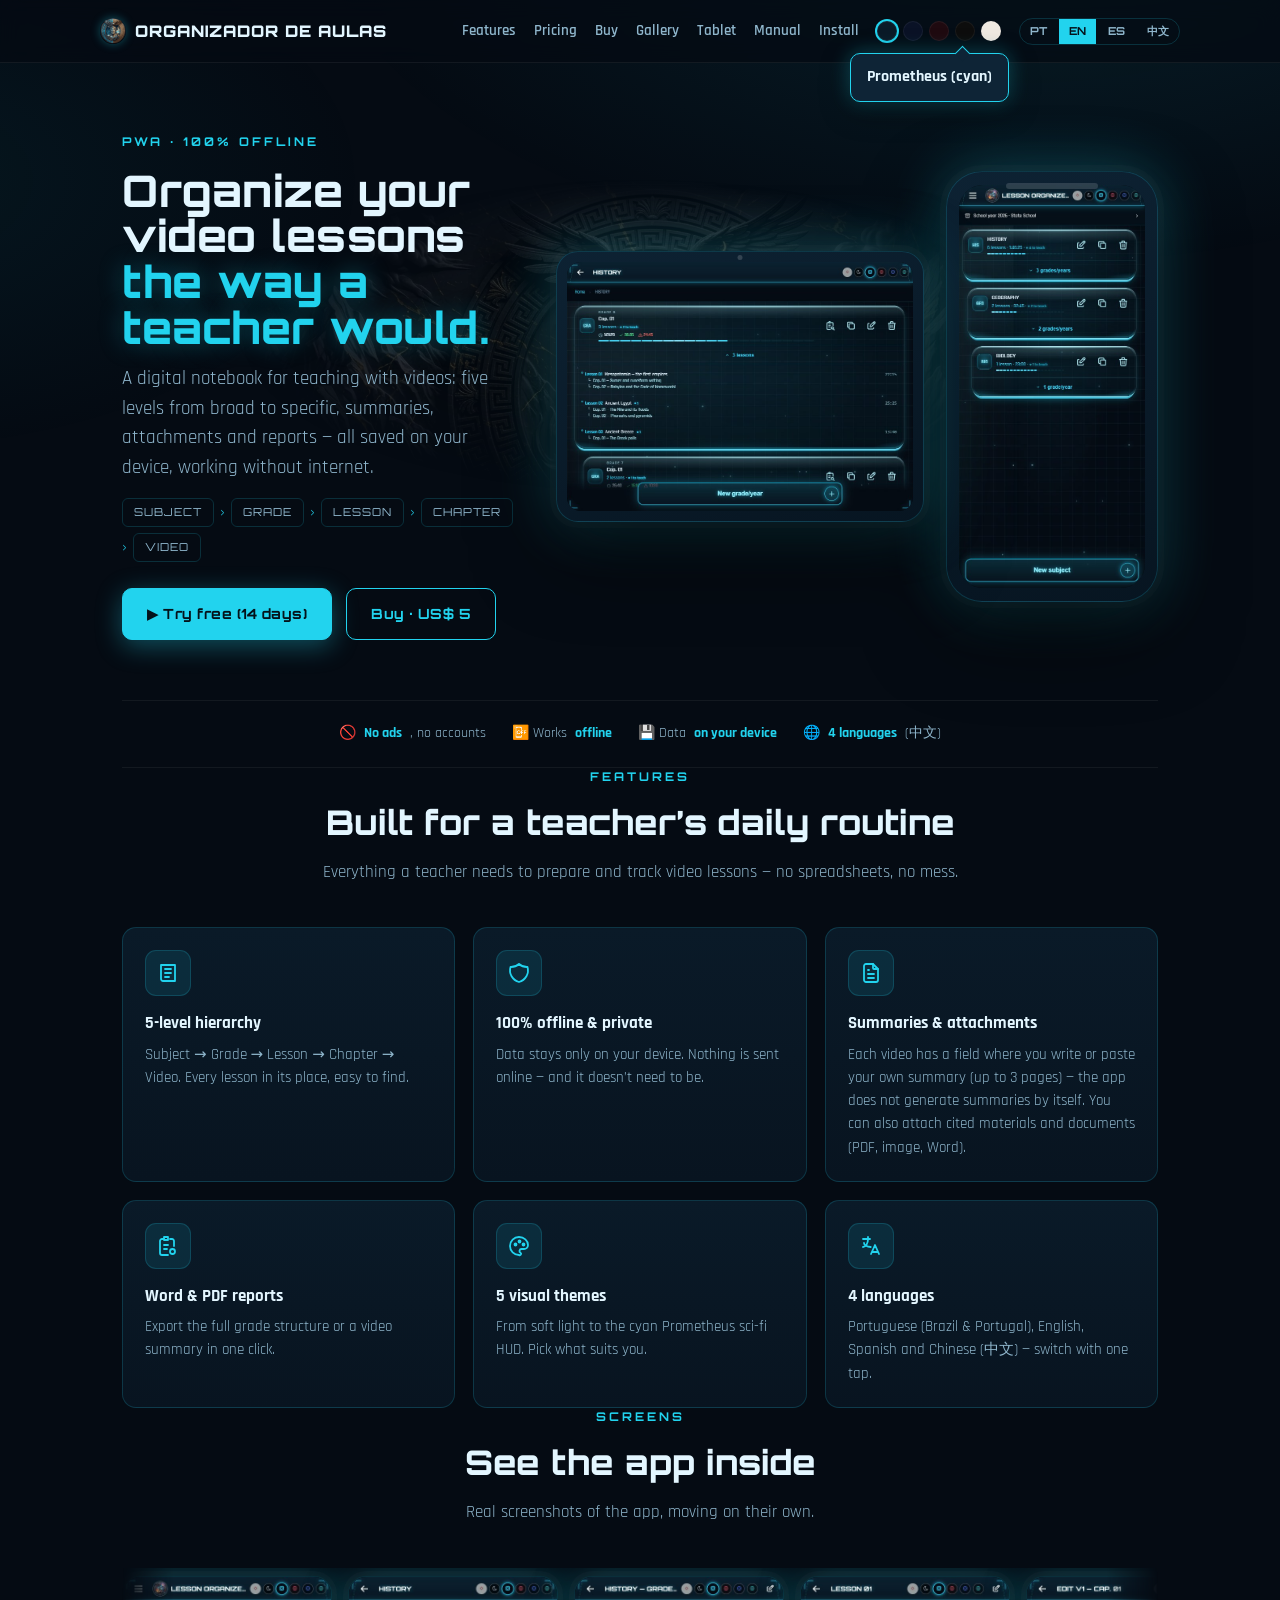
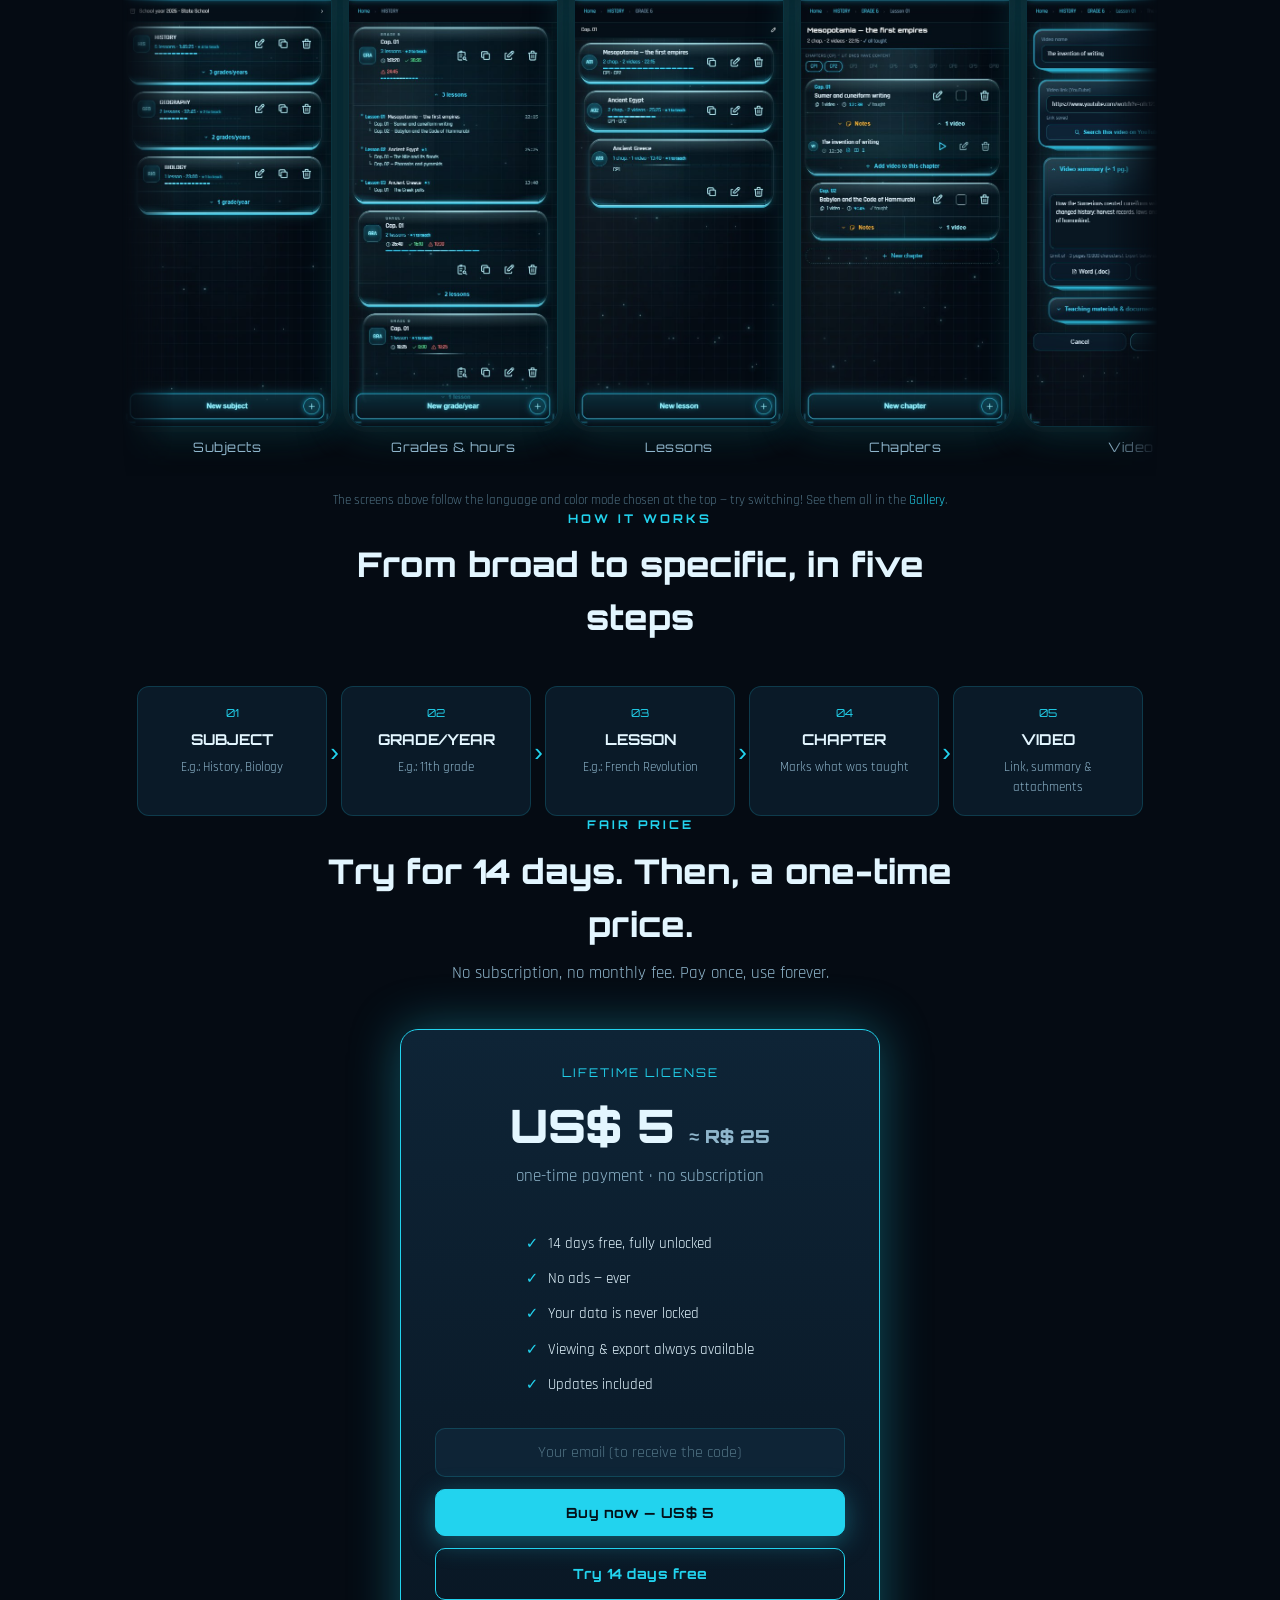
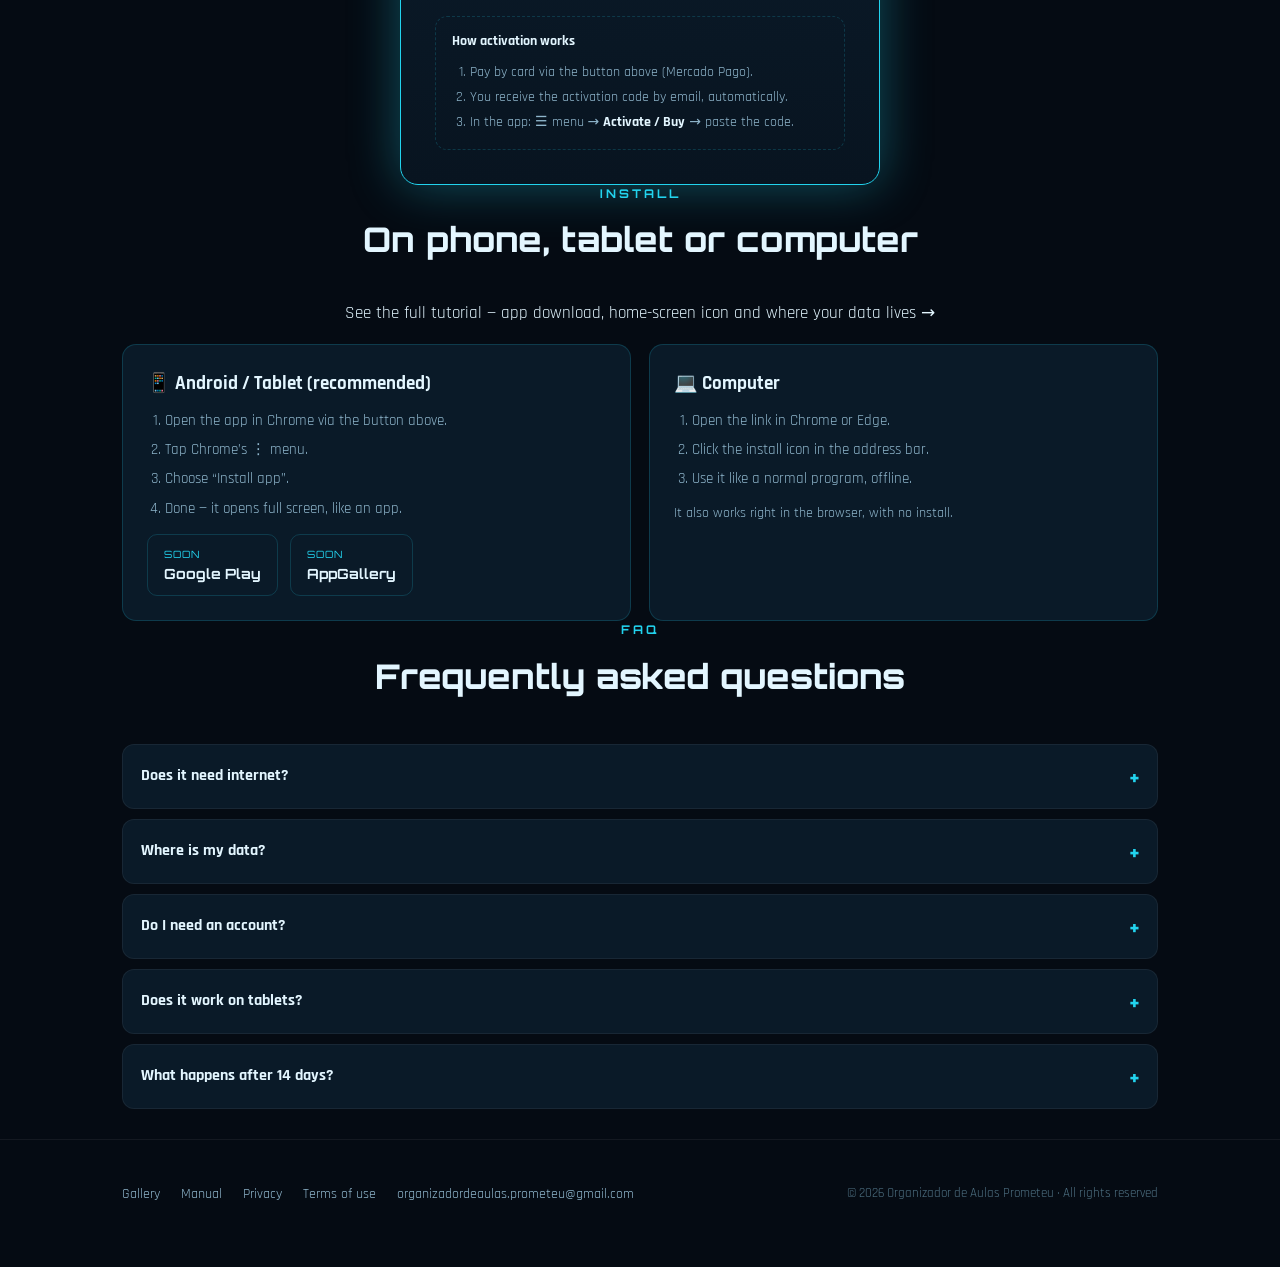
==== commit 8153d02c: "Nome do app agora e "Organizador de Aulas Prometeu" (exigencia da ficha da loja)" ====
--- a/index.html
+++ b/index.html
@@ -4,20 +4,20 @@
 <meta charset="UTF-8">
 <meta name="viewport" content="width=device-width, initial-scale=1.0">
 <link rel="icon" type="image/png" href="media/icone.png">
-<title>Organizador de Aulas — Prometeu | App para professores organizarem aulas em vídeo</title>
+<title>Organizador de Aulas Prometeu | App para professores organizarem aulas em vídeo</title>
 <meta name="description" content="App 100% offline para professores organizarem aulas em vídeo: Matéria → Série → Aula → Capítulo → Vídeo. Resumos, anexos, relatórios em Word/PDF, 5 temas e 4 idiomas (incl. 中文).">
-<meta property="og:title" content="Organizador de Aulas — Prometeu">
+<meta property="og:title" content="Organizador de Aulas Prometeu">
 <meta property="og:description" content="Organize suas aulas em vídeo, do jeito de um professor. 100% offline.">
 <meta property="og:type" content="website">
 <meta property="og:url" content="https://organizadordeaulas.github.io/">
-<meta property="og:site_name" content="Organizador de Aulas">
+<meta property="og:site_name" content="Organizador de Aulas Prometeu">
 <meta property="og:image" content="https://organizadordeaulas.github.io/media/og-image-neon.jpg">
 <meta property="og:image:width" content="1200">
 <meta property="og:image:height" content="630">
-<meta property="og:image:alt" content="Organizador de Aulas — app para professores organizarem aulas em vídeo">
+<meta property="og:image:alt" content="Organizador de Aulas Prometeu — app para professores organizarem aulas em vídeo">
 <meta property="og:locale" content="pt_BR">
 <meta name="twitter:card" content="summary_large_image">
-<meta name="twitter:title" content="Organizador de Aulas — Prometeu">
+<meta name="twitter:title" content="Organizador de Aulas Prometeu">
 <meta name="twitter:description" content="Organize suas aulas em vídeo, do jeito de um professor. 100% offline.">
 <meta name="twitter:image" content="https://organizadordeaulas.github.io/media/og-image-neon.jpg">
 <link rel="preconnect" href="https://fonts.googleapis.com">
@@ -468,7 +468,7 @@
       <a href="app/termos.html" target="_blank" rel="noopener" data-i="ft">Termos de uso</a>
       <a href="mailto:organizadordeaulas.prometeu@gmail.com" class="mailtag" id="mailLink">organizadordeaulas.prometeu@gmail.com</a>
     </div>
-    <div class="cr">© 2026 Organizador de Aulas (Prometeu) · <span data-i="fcr">Todos os direitos reservados</span></div>
+    <div class="cr">© 2026 Organizador de Aulas Prometeu · <span data-i="fcr">Todos os direitos reservados</span></div>
   </div>
 </footer>
 
@@ -706,7 +706,7 @@
     const em=(be.value||'').trim();
     if(!ok(em)){err.style.display='block';be.focus();return;}
     err.style.display='none';
-    window.open(WORKER+'?email='+encodeURIComponent(em),'_blank','noopener');
+    window.open(WORKER+'?email='+encodeURIComponent(em)+'&site='+encodeURIComponent(location.origin+'/'),'_blank','noopener');
   };
   document.getElementById('buyEmail').addEventListener('keydown',ev=>{if(ev.key==='Enter')btn.click();});
 })();
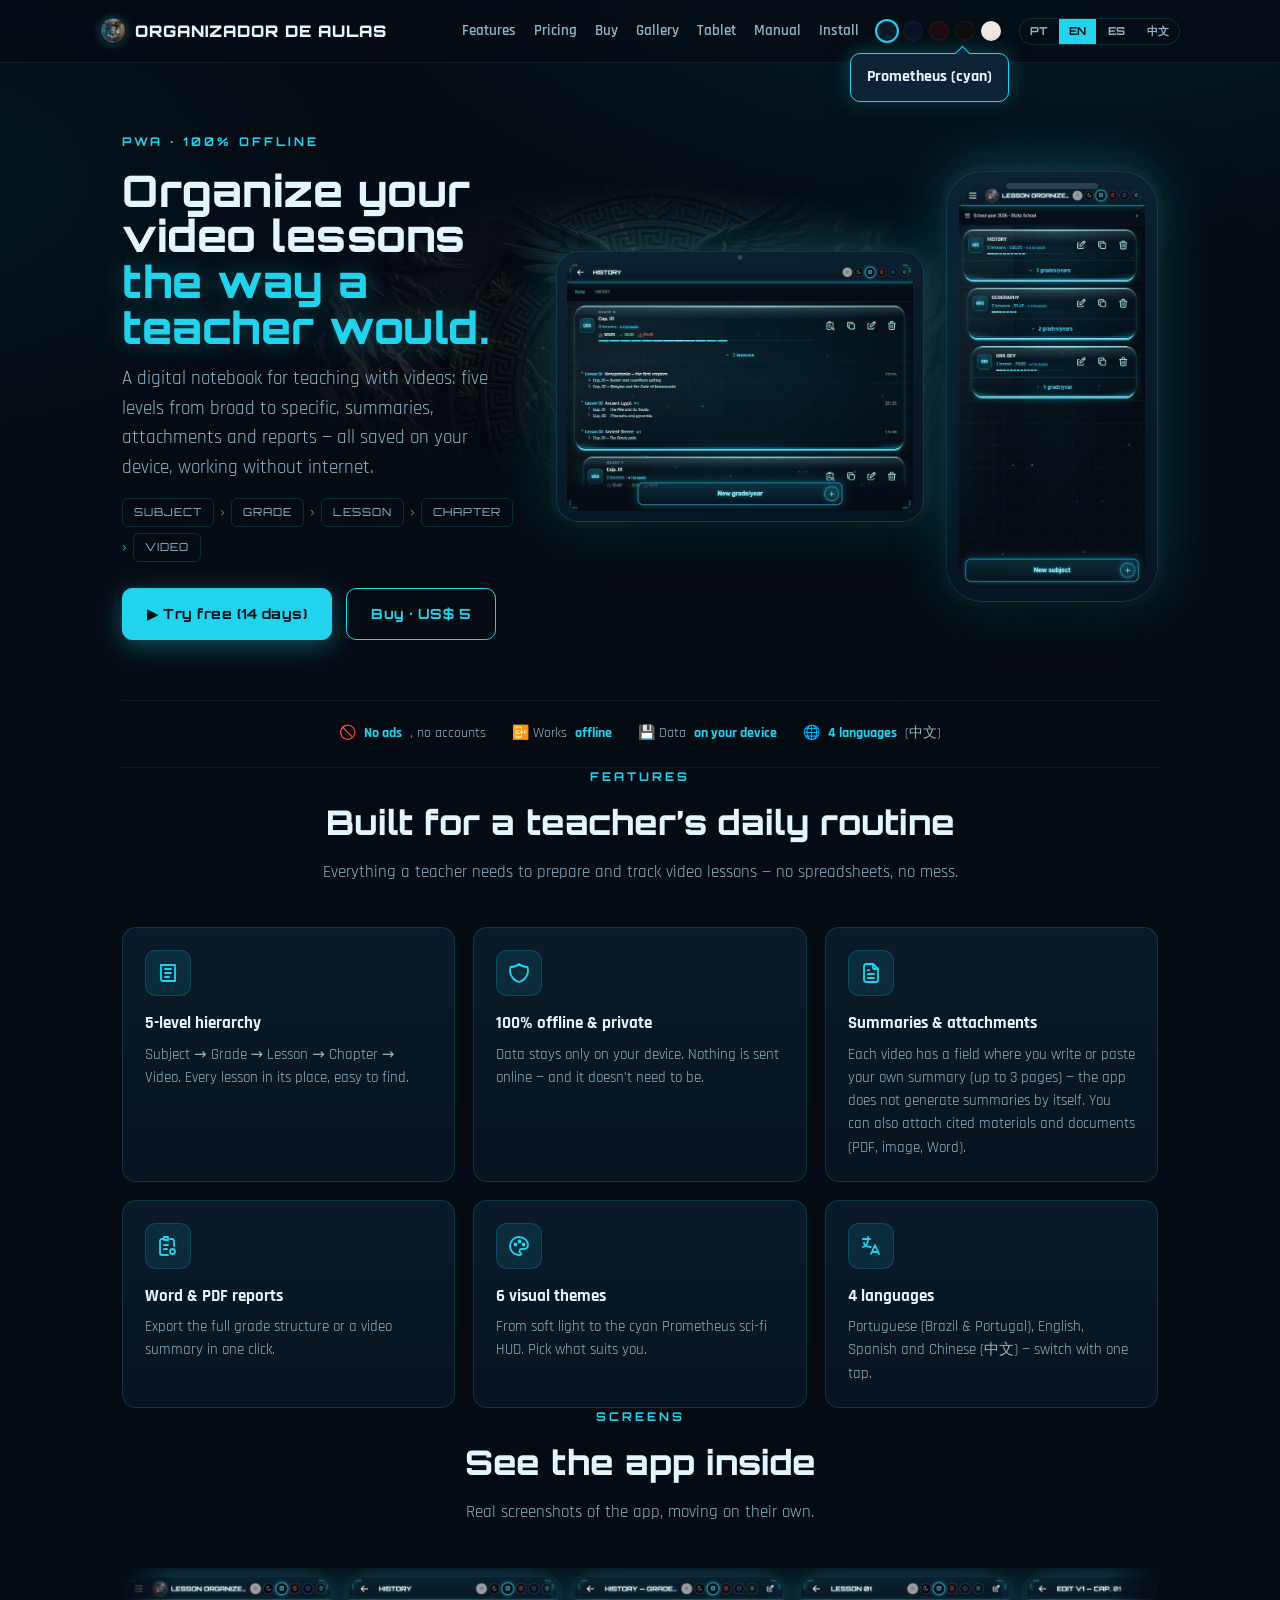
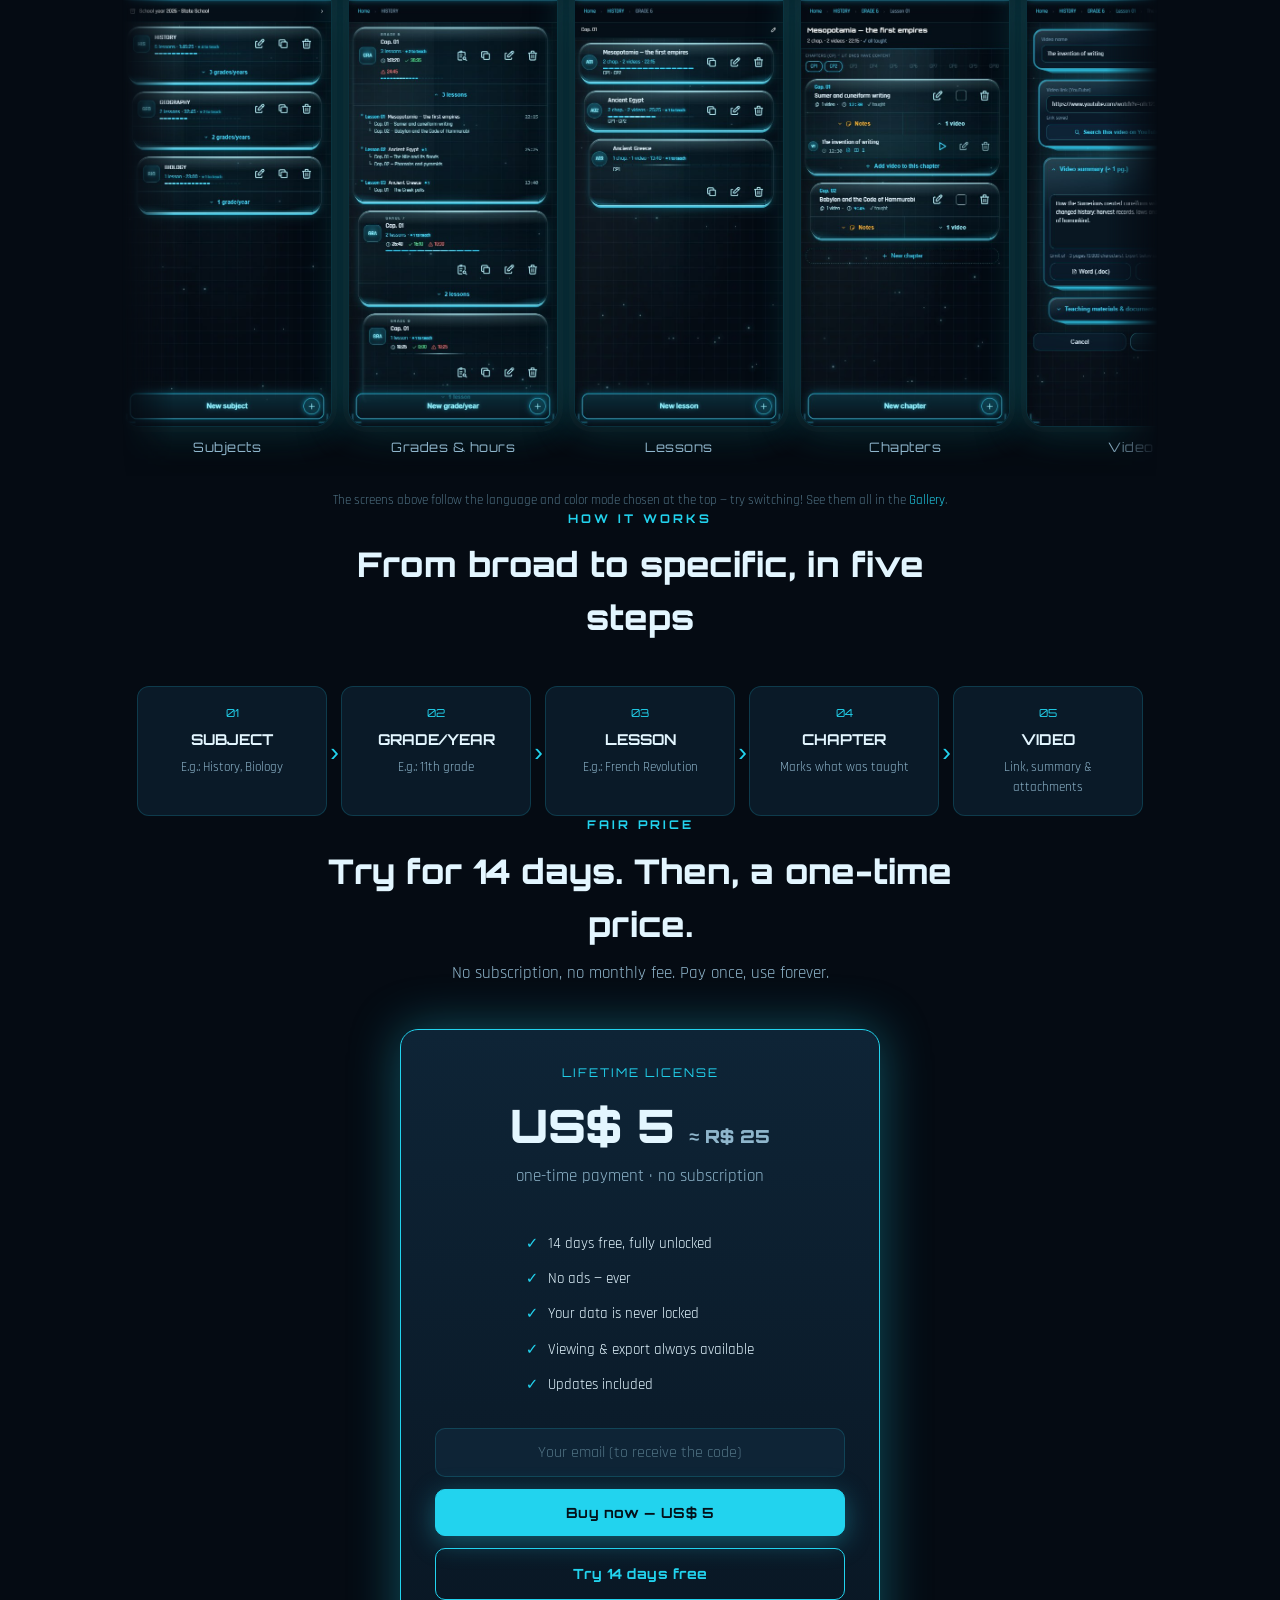
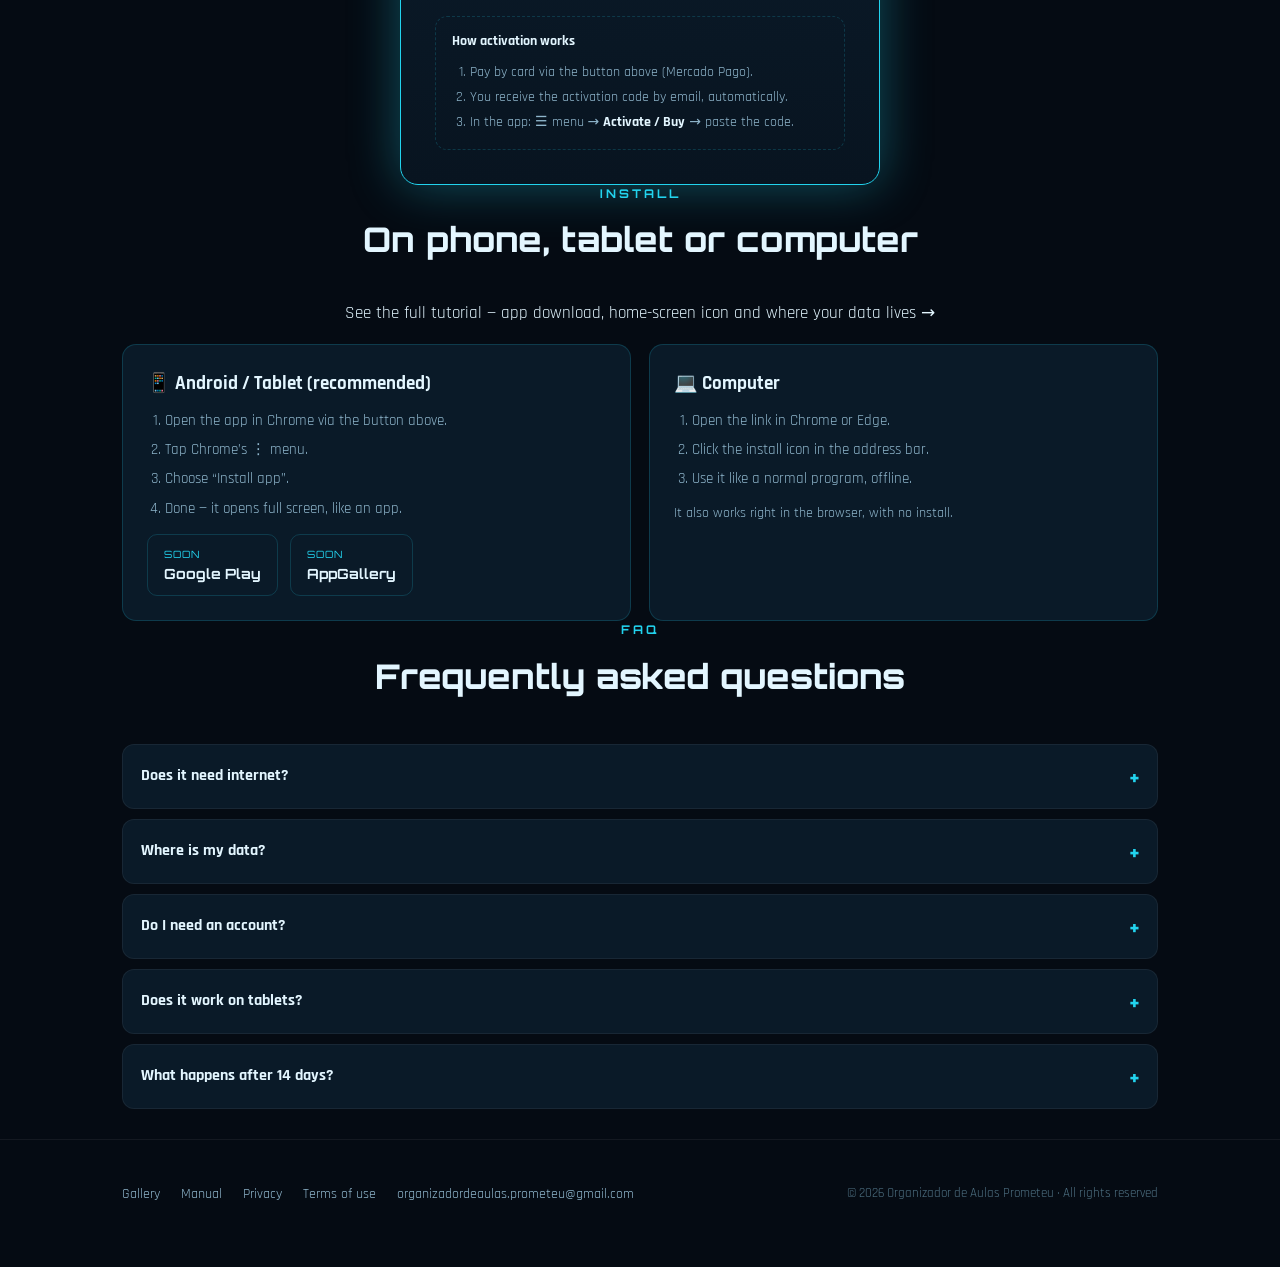
==== commit 77f85931: "Landing: conserto do til, 6 temas e o nome do app nas traducoes Porte dirigido do que mudou em site/" ====
--- a/index.html
+++ b/index.html
@@ -5,7 +5,7 @@
 <meta name="viewport" content="width=device-width, initial-scale=1.0">
 <link rel="icon" type="image/png" href="media/icone.png">
 <title>Organizador de Aulas Prometeu | App para professores organizarem aulas em vídeo</title>
-<meta name="description" content="App 100% offline para professores organizarem aulas em vídeo: Matéria → Série → Aula → Capítulo → Vídeo. Resumos, anexos, relatórios em Word/PDF, 5 temas e 4 idiomas (incl. 中文).">
+<meta name="description" content="App 100% offline para professores organizarem aulas em vídeo: Matéria → Série → Aula → Capítulo → Vídeo. Resumos, anexos, relatórios em Word/PDF, 6 temas e 4 idiomas (incl. 中文).">
 <meta property="og:title" content="Organizador de Aulas Prometeu">
 <meta property="og:description" content="Organize suas aulas em vídeo, do jeito de um professor. 100% offline.">
 <meta property="og:type" content="website">
@@ -24,6 +24,14 @@
 <link rel="preload" as="style" href="https://fonts.googleapis.com/css2?family=Orbitron:wght@600;700;900&family=Rajdhani:wght@400;500;600;700&display=swap" onload="this.onload=null;this.rel='stylesheet'">
 <noscript><link href="https://fonts.googleapis.com/css2?family=Orbitron:wght@600;700;900&family=Rajdhani:wght@400;500;600;700&display=swap" rel="stylesheet"></noscript>
 <style>
+/* ⚠️ CONSERTO DO TIL — nao apagar. A Orbitron TEM os glifos "ã" e "õ", mas os
+   desenha com acento GRAVE ("nào" por "não"); como o glifo existe, nenhuma
+   fonte de reserva entra e o erro passa CALADO. Medido em 22/08/2026: so
+   ã õ Ã Õ estao errados. Esta familia cobre SO esses 4 e vem antes da
+   Orbitron na pilha. Vem do sistema: nao adiciona pedido de rede nem CSP. */
+@font-face{font-family:'TilCerto';
+  src:local('Segoe UI Semibold'),local('Segoe UI'),local('Roboto'),local('Noto Sans'),local('Arial');
+  unicode-range:U+00C3,U+00D5,U+00E3,U+00F5}
 :root{ /* Prometeu (P) — tema padrão */
   --bg:#050b13; --bg2:#081420; --card:#0a1a28; --card2:#0e2436;
   --txt:#e3f6ff; --txt2:#8fb6cc; --txt3:#4f7183;
@@ -31,7 +39,7 @@
   --brd:rgba(34,211,238,.18); --brd2:rgba(255,255,255,.06);
   --glow1:rgba(34,211,238,.10); --glow2:rgba(14,165,183,.08);
   --nav:rgba(5,11,19,.72); --btxt:#04121a; --htmlbg:#050b13;
-  --font-h:'Orbitron',sans-serif;           /* títulos (sci-fi) */
+  --font-h:'TilCerto','Orbitron',sans-serif;           /* títulos (sci-fi) */
   --font-b:'Rajdhani',system-ui,sans-serif; /* texto corrido */
   --maxw:1080px;
 }
@@ -148,8 +156,8 @@
 .mock::before{content:"";position:absolute;top:12px;left:50%;transform:translateX(-50%);width:96px;height:6px;border-radius:6px;background:rgba(255,255,255,.12)}
 .m-top{margin-top:18px;display:flex;align-items:center;gap:8px;padding:6px 4px 12px;border-bottom:1px solid rgba(255,255,255,.08)}
 .m-top .mb{width:22px;height:3px;background:#8fb6cc;border-radius:3px;box-shadow:0 6px 0 #8fb6cc,0 12px 0 #8fb6cc}
-.m-title{font-family:'Orbitron',sans-serif;font-size:12px;font-weight:700;letter-spacing:.5px;color:#e3f6ff}
-.m-chip{margin-left:auto;font-family:'Orbitron',sans-serif;font-size:8px;padding:3px 8px;border:1px solid var(--acc);border-radius:12px;color:var(--acc)}
+.m-title{font-family:'TilCerto','Orbitron',sans-serif;font-size:12px;font-weight:700;letter-spacing:.5px;color:#e3f6ff}
+.m-chip{margin-left:auto;font-family:'TilCerto','Orbitron',sans-serif;font-size:8px;padding:3px 8px;border:1px solid var(--acc);border-radius:12px;color:var(--acc)}
 .m-card{margin-top:10px;background:#0a1a28;border:1px solid rgba(34,211,238,.14);border-left:3px solid var(--acc);border-radius:10px;padding:10px 11px}
 .m-card .t{font-weight:700;font-size:13px;color:#e3f6ff}
 .m-card .s{font-size:11px;color:#8fb6cc}
@@ -157,7 +165,7 @@
 .m-card .bar i{height:5px;flex:1;border-radius:2px;background:rgba(255,255,255,.08)}
 .m-card .bar i.on{background:var(--acc);box-shadow:0 0 6px var(--gl)}
 .m-pend{color:var(--acc);font-weight:700}
-.m-fab{position:absolute;left:12px;right:12px;bottom:16px;background:var(--acc);color:var(--btxt);text-align:center;font-family:'Orbitron',sans-serif;font-weight:700;font-size:12px;padding:12px;border-radius:12px;box-shadow:0 8px 24px var(--gl)}
+.m-fab{position:absolute;left:12px;right:12px;bottom:16px;background:var(--acc);color:var(--btxt);text-align:center;font-family:'TilCerto','Orbitron',sans-serif;font-weight:700;font-size:12px;padding:12px;border-radius:12px;box-shadow:0 8px 24px var(--gl)}
 
 /* TRUST */
 .trust{display:flex;flex-wrap:wrap;gap:10px 26px;justify-content:center;padding:22px;border-top:1px solid var(--brd2);border-bottom:1px solid var(--brd2);margin-top:20px}
@@ -352,7 +360,7 @@
     <div class="feat"><div class="ic"><svg viewBox="0 0 24 24"><path d="M12 3a12 12 0 0 0 8.5 3 12 12 0 0 1-8.5 15 12 12 0 0 1-8.5-15A12 12 0 0 0 12 3"/></svg></div><h3 data-i="feat2t">100% offline e privado</h3><p data-i="feat2p">Os dados ficam só no seu aparelho. Nada é enviado para a internet — nem precisa dela.</p></div>
     <div class="feat"><div class="ic"><svg viewBox="0 0 24 24"><path d="M14 3v4a1 1 0 0 0 1 1h4"/><path d="M17 21H7a2 2 0 0 1-2-2V5a2 2 0 0 1 2-2h7l5 5v11a2 2 0 0 1-2 2"/><path d="M9 9h1M9 13h6M9 17h6"/></svg></div><h3 data-i="feat3t">Resumos e anexos</h3><p data-i="feat3p">Cada vídeo tem um campo para você escrever ou colar o seu resumo (até 3 páginas) — o app não gera resumos sozinho. Anexe também materiais citados e documentos (PDF, imagem, Word).</p></div>
     <div class="feat"><div class="ic"><svg viewBox="0 0 24 24"><path d="M8 5H6a2 2 0 0 0-2 2v12a2 2 0 0 0 2 2h6"/><path d="M18 12V7a2 2 0 0 0-2-2h-2"/><path d="M8 3h4v3H8z"/><path d="M8 11h4M8 15h3"/><circle cx="16.5" cy="17.5" r="2.5"/></svg></div><h3 data-i="feat4t">Relatórios Word e PDF</h3><p data-i="feat4p">Exporte a estrutura completa da série ou o resumo de um vídeo em um clique.</p></div>
-    <div class="feat"><div class="ic"><svg viewBox="0 0 24 24"><path d="M12 21a9 9 0 1 1 0-18c4.97 0 9 3.58 9 8 0 2.2-1.8 4-4 4h-2.5a2 2 0 0 0-1 3.75A1.3 1.3 0 0 1 12 21"/><circle cx="8.5" cy="10.5" r="1"/><circle cx="12.5" cy="7.5" r="1"/><circle cx="16.5" cy="10.5" r="1"/></svg></div><h3 data-i="feat5t">5 temas visuais</h3><p data-i="feat5p">Do claro suave ao HUD sci-fi ciano do Prometeu. Escolha o que combina com você.</p></div>
+    <div class="feat"><div class="ic"><svg viewBox="0 0 24 24"><path d="M12 21a9 9 0 1 1 0-18c4.97 0 9 3.58 9 8 0 2.2-1.8 4-4 4h-2.5a2 2 0 0 0-1 3.75A1.3 1.3 0 0 1 12 21"/><circle cx="8.5" cy="10.5" r="1"/><circle cx="12.5" cy="7.5" r="1"/><circle cx="16.5" cy="10.5" r="1"/></svg></div><h3 data-i="feat5t">6 temas visuais</h3><p data-i="feat5p">Do claro suave ao HUD sci-fi ciano do Prometeu. Escolha o que combina com você.</p></div>
     <div class="feat"><div class="ic"><svg viewBox="0 0 24 24"><path d="M4 5h7M9 3v2c0 4.4-2.2 8-5 8"/><path d="M5 9c0 2.1 3 3.9 6.7 4"/><path d="M12 20l4-9 4 9M19.1 18h-6.2"/></svg></div><h3 data-i="feat6t">4 idiomas</h3><p data-i="feat6p">Português (Brasil e Portugal), inglês, espanhol e chinês (中文) — troca com um toque.</p></div>
   </div>
 </section>
@@ -517,7 +525,7 @@
   feat3p:['Cada vídeo tem um campo para você escrever ou colar o seu resumo (até 3 páginas) — o app não gera resumos sozinho. Anexe também materiais citados e documentos (PDF, imagem, Word).','Each video has a field where you write or paste your own summary (up to 3 pages) — the app does not generate summaries by itself. You can also attach cited materials and documents (PDF, image, Word).','Cada vídeo tiene un campo para que escribas o pegues tu propio resumen (hasta 3 páginas) — la app no genera resúmenes por sí sola. Adjunta también materiales citados y documentos (PDF, imagen, Word).','每个视频都有一个摘要栏，由你自己撰写或粘贴摘要（最多 3 页）——应用不会自动生成摘要。还可附上引用的教材和文档（PDF、图片、Word）。'],
   feat4t:['Relatórios Word e PDF','Word & PDF reports','Informes Word y PDF','Word 与 PDF 报告'],
   feat4p:['Exporte a estrutura completa da série ou o resumo de um vídeo em um clique.','Export the full grade structure or a video summary in one click.','Exporta la estructura completa del curso o el resumen de un vídeo con un clic.','一键导出整个年级的结构或某个视频的摘要。'],
-  feat5t:['5 temas visuais','5 visual themes','5 temas visuales','5 种视觉主题'],
+  feat5t:['6 temas visuais','6 visual themes','6 temas visuales','6 种视觉主题'],
   feat5p:['Do claro suave ao HUD sci-fi ciano do Prometeu. Escolha o que combina com você.','From soft light to the cyan Prometheus sci-fi HUD. Pick what suits you.','Desde el claro suave hasta el HUD sci-fi cian de Prometeo. Elige el que te guste.','从柔和的浅色到 Prometeu 的青色科幻界面，随你选择。'],
   feat6t:['4 idiomas','4 languages','4 idiomas','4 种语言'],
   feat6p:['Português (Brasil e Portugal), inglês, espanhol e chinês (中文) — troca com um toque.','Portuguese (Brazil & Portugal), English, Spanish and Chinese (中文) — switch with one tap.','Portugués (Brasil y Portugal), inglés, español y chino (中文) — cambia con un toque.','葡萄牙语（巴西和葡萄牙）、英语、西班牙语和中文 —— 一键切换。'],
